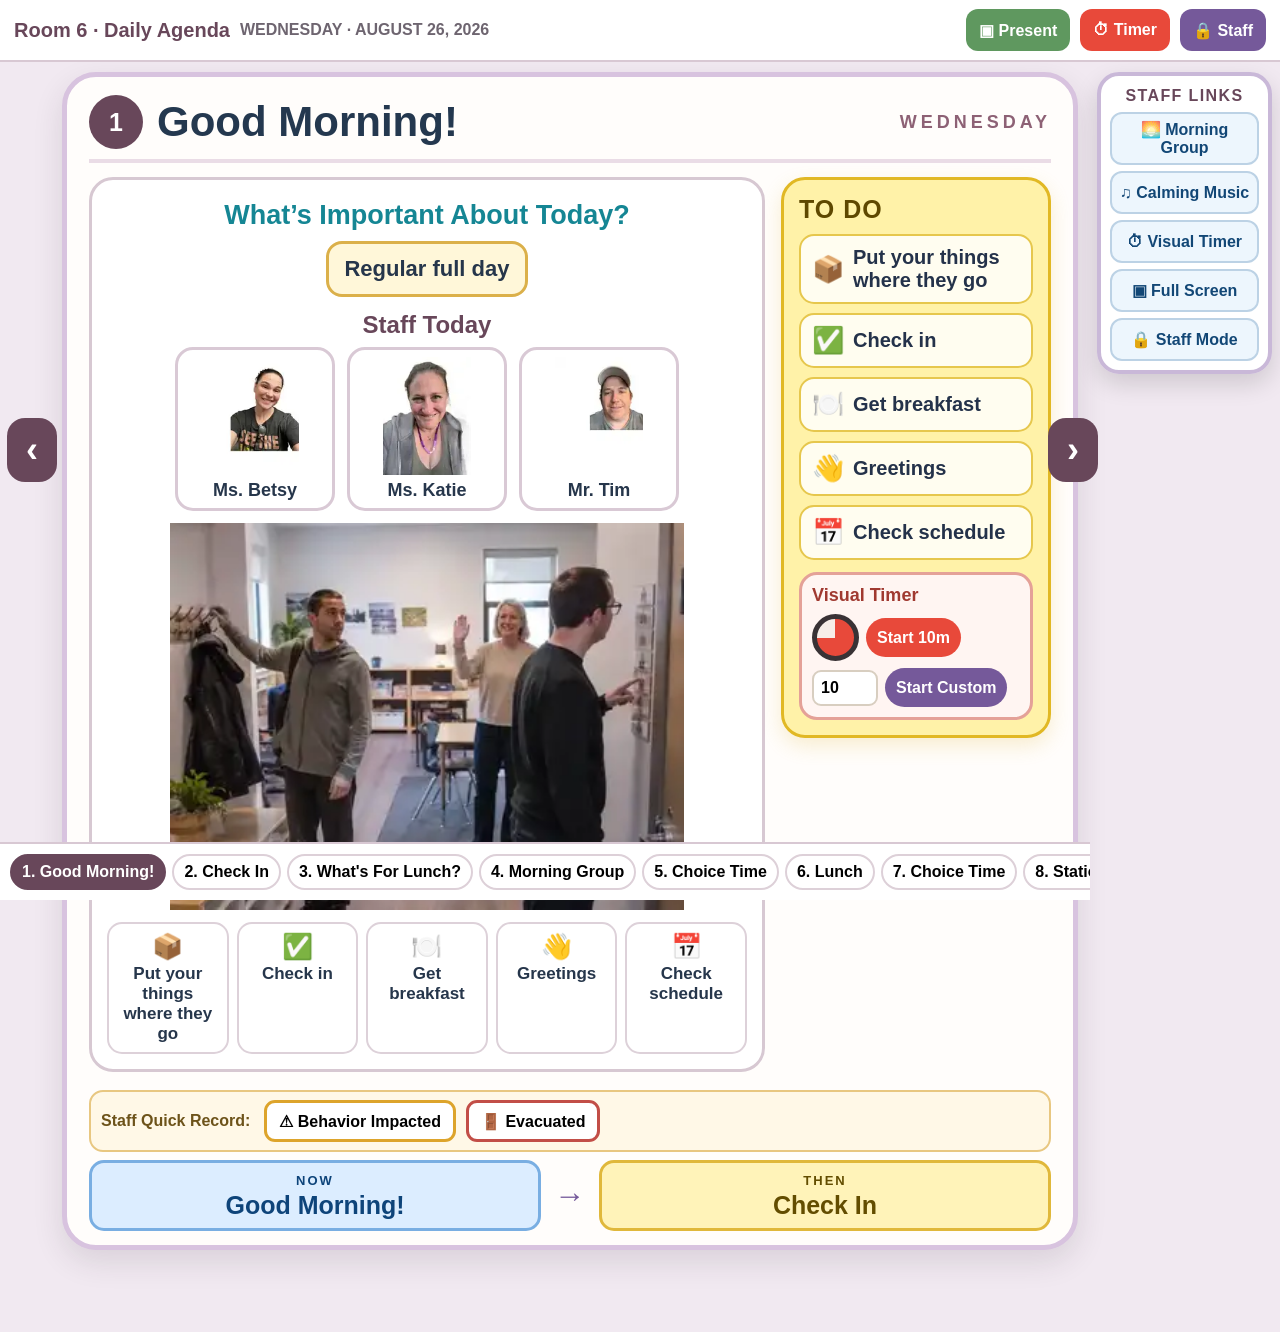
==== index.html @ e01484a5 "Fix homepage filename for GitHub Pages" ====
<!doctype html><html lang="en"><head><meta charset="utf-8"><meta name="viewport" content="width=device-width,initial-scale=1"><title>Room 6 Daily Agenda · August 26, 2026</title>
<style>
:root{--ink:#26364b;--muted:#6b6770;--mauve:#8d6175;--mauve2:#dac5d4;--lav:#f3eaf4;--blue:#1468d4;--sky:#dfeef8;--gold:#f2dda0;--green:#dfeeda;--red:#c24e47;--paper:#fffdfb;--shadow:0 12px 30px rgba(53,42,51,.12)}
*{box-sizing:border-box}html,body{margin:0;height:100%;font-family:Arial,Helvetica,sans-serif;color:var(--ink);background:#f1e9f1}button,input,textarea{font:inherit}button{cursor:pointer}
body{overflow-y:auto;overflow-x:hidden}.app{min-height:100vh;height:auto;display:flex;flex-direction:column}.topbar{height:62px;background:#fff;border-bottom:2px solid #d8c8d3;display:flex;align-items:center;gap:10px;padding:8px 14px;z-index:30}.topbar strong{font-size:20px;color:#68475a}.dateTag{font-weight:900;color:#6e6570}.spacer{flex:1}.topbtn{min-height:42px;padding:0 13px;border:0;border-radius:12px;font-weight:900;color:#fff}.presentBtn{background:#5f985f}.staffBtn{background:#75599a}.timerBtn{background:#e8493a}
.stage{flex:1;min-height:calc(100vh - 120px);padding:10px 202px 82px 62px;position:relative}.slide{display:none;height:auto;min-height:calc(100vh - 155px);background:var(--paper);border:5px solid #d8c3df;border-radius:34px;box-shadow:var(--shadow);padding:18px 22px 14px;overflow:visible}.slide.active{display:flex;flex-direction:column}.slideHead{display:flex;align-items:center;gap:14px;border-bottom:4px solid #eadce6;padding-bottom:10px}.slideNum{width:54px;height:54px;border-radius:50%;background:#68475a;color:#fff;display:grid;place-items:center;font-size:25px;font-weight:900;flex:none}.slideHead h1{font-size:42px;margin:0;color:#24384f;line-height:1}.dayStamp{margin-left:auto;font-size:18px;font-weight:900;letter-spacing:4px;color:#8d6175}
.content{display:grid;grid-template-columns:minmax(0,2fr) minmax(270px,.78fr);gap:16px;margin-top:14px;align-items:start}.maincard,.expectBox,.staffCard,.menuCard,.choiceCard{background:#fff;border:3px solid #d7c8d2;border-radius:24px;padding:15px}.maincard{text-align:center}.maincard img{display:block;width:100%;max-height:43vh;object-fit:contain;border-radius:18px;background:#fff}.maincard h2{font-size:30px;margin:0 0 10px;color:#0f487d}.expectBox{background:#fff2a8;border-color:#e1b824;box-shadow:0 8px 20px rgba(218,174,38,.20)}.expectBox h2{margin:0 0 10px;font-size:25px;text-transform:uppercase;letter-spacing:1px;color:#5e4800}.expectList{display:grid;gap:9px}.expectItem{background:#fffdf0;border:2px solid #e6c74d;border-radius:15px;padding:10px 11px;font-size:20px;font-weight:900;display:flex;align-items:center;gap:9px;color:#24324a}.expectItem span:first-child{font-size:26px}.timerMini{margin-top:12px;background:#fff5f2;border:3px solid #e4a198;border-radius:18px;padding:10px}.timerMiniTitle{font-weight:900;color:#a03930;font-size:18px}.timerMiniRow{display:flex;gap:7px;align-items:center;flex-wrap:wrap;margin-top:8px}.timerDisk{width:47px;height:47px;border-radius:50%;border:5px solid #393235;background:conic-gradient(#e8493a 0 270deg,#f7eee8 270deg);flex:none}.timerMini button{border:0;border-radius:999px;background:#e8493a;color:#fff;font-weight:900;min-height:39px;padding:0 11px}.timerMini button.custom{background:#75599a}.timerMini input{width:66px;padding:7px;border:2px solid #d8cec0;border-radius:9px;font-weight:900}
.staffPhotos{display:flex;gap:12px;justify-content:center;flex-wrap:wrap}.staffPerson{width:160px;background:#fff;border:3px solid #d9c9d5;border-radius:18px;padding:7px;text-align:center}.staffPerson img{width:100%;height:118px;object-fit:contain;border-radius:13px;background:#fff}.staffPerson strong{display:block;font-size:18px;margin-top:5px}.staffPerson.absent{opacity:.55;border-color:var(--red);position:relative}.staffPerson.absent:after{content:'ABSENT';position:absolute;top:8px;left:8px;right:8px;background:var(--red);color:#fff;border-radius:8px;padding:4px;font-weight:900}
.importantTitle{font-size:27px;color:#158694;font-weight:900;margin:5px 0 10px}.importantGrid{display:flex;gap:9px;flex-wrap:wrap;justify-content:center}.importantChip{border:3px solid #dbb04a;background:#fff7d9;border-radius:16px;padding:12px 15px;font-size:22px;font-weight:900}.arrivalSteps{display:grid;grid-template-columns:repeat(5,1fr);gap:8px;margin-top:12px}.step{border:2px solid #ddd1d9;border-radius:15px;padding:8px;font-size:17px;font-weight:900;background:#fff}.step b{display:block;font-size:25px;margin-bottom:3px}
.peopleTitle{font-size:24px;font-weight:900;color:#68475a;margin:2px 0 8px}.peopleGrid{display:grid;grid-template-columns:repeat(5,1fr);gap:9px}.personCheck{border:3px solid #d8c7df;border-radius:17px;background:#fff;padding:7px;text-align:center;position:relative}.personCheck img{width:100%;height:100px;object-fit:contain;background:#fff;border-radius:12px}.personCheck strong{display:block;font-size:18px;margin-top:3px}.personCheck label{display:flex;justify-content:center;align-items:center;gap:6px;margin-top:4px;font-weight:900}.personCheck input{width:23px;height:23px}.staffCheckGrid{display:grid;grid-template-columns:repeat(3,minmax(150px,210px));justify-content:center;gap:10px}.staffCheckGrid .personCheck img{height:112px}
.menuLayout{display:grid;grid-template-columns:1.15fr .85fr;gap:14px}.menuCard{display:flex;flex-direction:column;justify-content:center}.menuItem{font-size:27px;font-weight:900;text-align:center;color:#143e6a;margin:8px 0}.choiceGrid{display:grid;grid-template-columns:repeat(4,1fr);gap:12px;margin-top:10px}.choiceCard{font-size:22px;font-weight:900;display:flex;flex-direction:column;align-items:center;justify-content:center;gap:8px;min-height:190px;border-width:3px}.choiceCard input{width:28px;height:28px;align-self:flex-start}.choiceIcon{font-size:68px;line-height:1}.choiceLabel{font-size:24px;text-align:center;color:#20334e}.choiceMainFill{display:flex;flex-direction:column;min-height:100%}.choiceMainFill .timeBanner{margin-top:18px}.choiceMainFill .timeChip{width:100%;justify-content:center;font-size:30px;padding:18px 22px}.videoEmbedGrid{display:grid;grid-template-columns:repeat(3,1fr);gap:10px;margin-top:10px}.videoSlot{background:#fff;border:3px solid #c9b6d9;border-radius:18px;overflow:hidden;min-height:180px;display:flex;align-items:center;justify-content:center}.videoSlot iframe{width:100%;aspect-ratio:16/9;border:0;display:block}.videoOpen{display:block;background:#68475a;color:#fff;text-decoration:none;padding:7px 10px;font-weight:900;text-align:center}.videoPlaceholder{padding:20px;text-align:center;font-weight:900;color:#76599a}.enrichVisual{max-height:32vh!important;object-fit:contain!important;background:#f7fbff!important}.enrichTitle{font-size:20px;font-weight:900;color:#68475a;margin:8px 0 4px;text-align:left}.staffPanel .linkHelp{font-size:12px;color:#6d6570;font-weight:700;margin:3px 0 8px}.blueAlert{background:#1269d7;color:white;border:4px solid #084fa9;border-radius:18px;padding:15px;text-align:center;font-size:28px;font-weight:900;margin:10px 0;box-shadow:0 8px 18px rgba(18,105,215,.25)}.noteGold{background:#fff2c7;border:3px solid #e0b94e;border-radius:16px;padding:10px 13px;text-align:center;font-size:20px;font-weight:900;margin-top:10px}.morningWrap{display:flex;flex-direction:column;gap:14px;height:100%}.morningWrap img{max-height:38vh!important;object-fit:contain!important}.morningAssignBox{border:3px solid #6ea9db;background:#eef7ff;border-radius:22px;padding:12px 14px}.morningAssignTitle{font-size:24px;font-weight:900;color:#0f487d;margin-bottom:10px}.morningAssignGrid{display:grid;grid-template-columns:1fr 1fr;gap:14px}.assignCol{background:#fff;border:2px solid #bad1ee;border-radius:18px;padding:10px}.assignCol h3{margin:0 0 8px;font-size:22px;color:#24527d}.assignPeople{display:flex;gap:10px;justify-content:center;flex-wrap:wrap}.assignPerson{width:100px;border:2px solid #d8e6f5;border-radius:14px;padding:6px;background:#fff}.assignPerson img{width:100%;height:72px;object-fit:contain;border-radius:10px;background:#fff}.assignPerson strong{display:block;font-size:16px;color:#24384f;margin-top:4px}.breakBox{margin-top:12px;background:#d9eeff;border:3px solid #65a7d7;border-radius:18px;padding:14px;text-align:center;font-size:28px;font-weight:900;color:#164c7e}
.bottomWrap{margin-top:auto;padding-top:10px}.participation{background:#fff;border:3px solid #d6c3e3;border-radius:17px;padding:8px 10px}.participationTitle{font-size:13px;text-transform:uppercase;letter-spacing:1.5px;color:#75599a;font-weight:900;margin-bottom:6px}.participationNames{display:flex;flex-wrap:wrap;gap:6px}.participationNames label{display:inline-flex;align-items:center;gap:4px;border:2px solid #dfd3e7;background:#fbf8fd;border-radius:10px;padding:6px 8px;font-weight:900;font-size:14px}.participationNames input{width:18px;height:18px}.quickImpact{display:flex;gap:10px;flex-wrap:wrap;align-items:center;margin-top:8px;padding:8px 10px;background:#fff8e7;border:2px solid #e8c781;border-radius:14px}.quickImpactTitle{font-weight:900;color:#6d531a;margin-right:4px}.quickImpact button{min-height:42px;border-radius:11px;background:#fff;border:3px solid;font-weight:900;padding:0 12px}.quickImpact .behaviorQuick{border-color:#dda42b}.quickImpact .evacQuick{border-color:#c24e47}.quickImpact button.active.behaviorQuick{background:#fff0bd}.quickImpact button.active.evacQuick{background:#ffe0dc}.flow{display:grid;grid-template-columns:1fr 42px 1fr;gap:8px;align-items:center;margin-top:8px}.flowBox{border-radius:15px;padding:8px 12px;text-align:center;border:3px solid}.flowBox small{font-size:13px;font-weight:900;letter-spacing:2px}.flowBox strong{display:block;font-size:25px;margin-top:2px}.flowNow{background:#dcedff;border-color:#79aee2;color:#0e447a}.flowThen{background:#fff3b9;border-color:#e0b83b;color:#634d00}.flowArrow{text-align:center;font-size:31px;font-weight:900;color:#75599a}
.navArrow{position:fixed;top:50%;transform:translateY(-50%);width:50px;height:64px;border:0;border-radius:18px;background:#68475a;color:#fff;font-size:36px;font-weight:900;z-index:25}.prev{left:7px}.next{right:182px}.film{height:58px;position:fixed;left:0;right:190px;bottom:0;background:#fff;border-top:2px solid #d8c8d3;display:flex;gap:6px;align-items:center;padding:6px 10px;overflow:auto;z-index:24}.film button{white-space:nowrap;border:2px solid #ddd0d8;background:#fff;border-radius:999px;padding:7px 10px;font-weight:900}.film button.active{background:#68475a;color:#fff;border-color:#68475a}
.staffDock{position:fixed;right:8px;top:72px;width:175px;background:rgba(255,255,255,.98);border:4px solid #c9b8d8;border-radius:22px;padding:9px;z-index:32;box-shadow:0 10px 24px rgba(0,0,0,.14)}.dockTitle{text-align:center;font-weight:900;color:#68475a;text-transform:uppercase;letter-spacing:1.4px;margin:2px 0 7px}.dockLink,.dockBtn{display:flex;width:100%;min-height:43px;align-items:center;justify-content:center;text-align:center;border:2px solid #bcd2e5;background:#edf6fd;color:#124776;border-radius:12px;text-decoration:none;font-weight:900;margin-top:6px;padding:6px}.dockBtn{cursor:pointer}.dockStaff{display:none;border-top:2px solid #eadfe7;margin-top:8px;padding-top:6px}.staffOn .dockStaff{display:block}.impactBtn{width:100%;min-height:40px;border-radius:10px;background:#fff;border:3px solid;font-weight:900;margin-top:5px}.impactBtn.behavior{border-color:#dda42b}.impactBtn.evacuated{border-color:#c24e47}.impactBtn.active.behavior{background:#fff0bd}.impactBtn.active.evacuated{background:#ffe0dc}
.staffPanel{position:fixed;right:190px;top:70px;bottom:62px;width:360px;background:#fff;border:3px solid #c8b7d6;border-radius:20px;padding:13px;z-index:40;overflow:auto;display:none;box-shadow:0 12px 35px rgba(0,0,0,.2)}.staffPanel.open{display:block}.staffPanel h2{margin:0;color:#68475a}.staffPanel h3{margin:17px 0 7px;border-top:2px solid #eee2ea;padding-top:12px}.staffPanel label{display:block;font-weight:900;margin:7px 0 4px}.staffPanel input[type=text],.staffPanel input[type=url],.staffPanel textarea{width:100%;padding:9px;border:2px solid #ddd0d8;border-radius:10px}.staffPanel textarea{min-height:70px;resize:vertical}.toggle{display:flex!important;align-items:center;gap:7px;border:1px solid #eee2ea;padding:7px;border-radius:9px}.toggle input{width:20px;height:20px}.closeStaff{width:100%;min-height:42px;border:0;border-radius:10px;background:#68475a;color:#fff;font-weight:900;margin-top:10px}
.timerOverlay{position:fixed;inset:0;background:rgba(28,28,31,.97);display:none;z-index:80;color:#fff;align-items:center;justify-content:center;text-align:center}.timerOverlay.open{display:flex}.timerPanel{width:min(620px,95vw)}.timerBig{width:min(48vw,350px);height:min(48vw,350px);border-radius:50%;margin:0 auto 12px;border:18px solid #e6e1dc;background:conic-gradient(#e8493a var(--timerDeg,360deg),#f7eee8 0);position:relative}.timerBig:after{content:'';width:30px;height:30px;background:#2f2d2e;border-radius:50%;position:absolute;inset:0;margin:auto}.timerDigital{font-size:70px;font-weight:900}.timerControls{display:flex;gap:8px;justify-content:center;flex-wrap:wrap}.timerControls button{min-height:44px;border:0;border-radius:999px;padding:0 15px;font-weight:900}.timerStart{background:#5f985f;color:#fff}.timerClose{background:#fff;color:#333}.timerPreset{background:#e8493a;color:#fff}.timerCustom{margin-top:10px;display:flex;justify-content:center;gap:7px;align-items:center}.timerCustom input{width:80px;padding:8px;border-radius:9px;border:0;font-size:19px;font-weight:900}.timerCustom button{background:#75599a;color:#fff}
.noSchoolScreen{display:none;height:100%;background:#fff;border:5px solid #d8c3df;border-radius:34px;align-items:center;justify-content:center;text-align:center;padding:30px}.noSchoolScreen.show{display:flex}.noSchoolScreen h1{font-size:68px;color:#c24e47;margin:0}.noSchoolScreen p{font-size:30px;font-weight:900}
.presentMode{overflow:hidden}.presentMode .app{height:100vh;min-height:100vh;overflow:hidden}.presentMode .topbar,.presentMode .film{display:none}.presentMode .stage{height:100vh;min-height:0;flex:none;padding:8px 190px 8px 55px;overflow:hidden}.presentMode .slide{border-radius:24px;min-height:0;height:auto;overflow:visible;transform-origin:top center;will-change:transform}.presentMode .staffDock{top:8px}.presentMode .staffPanel{top:8px;bottom:8px}.presentMode .next{right:182px}.presentMode .slideHead h1{font-size:46px}
@media(max-width:1000px){.content{grid-template-columns:1fr}.maincard img{max-height:34vh}.staffDock{width:155px}.stage{padding-right:178px}.next{right:160px}.film{right:163px}.peopleGrid{grid-template-columns:repeat(3,1fr)}.arrivalSteps{grid-template-columns:repeat(3,1fr)}.staffPanel{right:165px}.menuLayout{grid-template-columns:1fr}}
.dockStaffOnly{display:none}.staffOn .dockStaffOnly{display:block}
@media(max-height:800px) and (min-width:1001px){body:not(.presentMode) .slideHead h1{font-size:36px}body:not(.presentMode) .maincard img{max-height:36vh}body:not(.presentMode) .content{margin-top:10px}body:not(.presentMode) .slide{padding-top:14px}}

/* Handwritten review fixes */
.staffPerson,.staffCheckGrid .personCheck{cursor:pointer}.staffPerson:focus,.staffCheckGrid .personCheck:focus{outline:4px solid #2e8bd0;outline-offset:3px}
.timeBanner{display:flex;gap:12px;flex-wrap:wrap;justify-content:center;margin:10px 0}.timeChip{background:#e4f3ff;border:3px solid #5d9fd2;border-radius:16px;padding:10px 16px;font-size:22px;font-weight:900;color:#123f6d}.timeChip.lunchTime{background:#fff1b9;border-color:#d6ad30;color:#694f00}
.groupPeople{margin-top:12px;background:#f8f4fa;border:3px solid #d2bddb;border-radius:18px;padding:10px}.groupPeopleTitle{text-align:center;font-size:21px;font-weight:900;color:#68475a;margin-bottom:8px}.groupPeopleGrid{display:flex;gap:12px;justify-content:center;flex-wrap:wrap}.groupPerson{width:145px;background:#fff;border:2px solid #d8c8df;border-radius:15px;padding:7px;text-align:center}.groupPerson img{width:100%;height:100px;object-fit:contain}.groupPerson strong{display:block;font-size:17px;margin-top:4px}.breakBox{margin-top:10px;background:#dff0ff;border:3px solid #5a9ed1;border-radius:14px;padding:9px;text-align:center;font-size:21px;font-weight:900;color:#0f4678}
.choiceGrid .choiceCard{cursor:default}.choiceGrid .choiceCard input{display:none}.choiceHeader{font-size:26px;font-weight:900;color:#68475a;margin:4px 0 10px;text-align:center}.choiceCard{background:#fff}.choiceCard .choiceIcon{font-size:64px}.choiceCard .choiceLabel{font-size:24px}
.endChecklist{display:grid;gap:11px;text-align:left}.endItem{display:flex;align-items:center;gap:14px;background:#fff;border:3px solid #c9d9e8;border-radius:16px;padding:12px 16px;font-size:25px;font-weight:900;color:#20374e}.endIcon{font-size:36px;min-width:44px;text-align:center}.endLewis{background:#e9f7ff;border-color:#5b9fd2}.endVisualTitle{font-size:28px;font-weight:900;color:#68475a;margin-bottom:10px;text-align:center}
.noExpectContent{grid-template-columns:1fr!important}.noExpectContent .maincard{max-width:950px;width:100%;margin:0 auto}.noExpectContent .maincard img{max-height:28vh}
@media(max-width:1000px){.groupPerson{width:120px}.groupPerson img{height:84px}.endItem{font-size:21px}}
</style></head><body><div class="app">
<div class="topbar"><strong>Room 6 · Daily Agenda</strong><span class="dateTag">WEDNESDAY · AUGUST 26, 2026</span><span class="spacer"></span><button class="topbtn presentBtn" id="presentBtn">▣ Present</button><button class="topbtn timerBtn" id="timerBtn">⏱ Timer</button><button class="topbtn staffBtn" id="staffBtn">🔒 Staff</button></div>
<div class="stage" id="stage"><div class="noSchoolScreen" id="noSchoolScreen"><div><h1>No School Today</h1><p id="noSchoolText">School Closed</p></div></div><div id="slides"></div></div>
<button class="navArrow prev" id="prev">‹</button><button class="navArrow next" id="next">›</button><nav class="film" id="film"></nav>
<aside class="staffDock"><div class="dockTitle">Staff Links</div><a class="dockLink" id="morningLink" href="https://app.peardeck.com/student/tnavqgogg" target="_blank" rel="noopener">🌅 Morning Group</a><button class="dockBtn dockStaffOnly" id="quickMorningEdit">✎ Set Today's MG Link</button><a class="dockLink" id="musicLink" href="#" target="_blank">♫ Calming Music</a><button class="dockBtn" id="dockTimer">⏱ Visual Timer</button><button class="dockBtn" id="dockPresent">▣ Full Screen</button><button class="dockBtn" id="dockStaff" title="Open Staff Mode">🔒 Staff Mode</button><div class="dockStaff"><button class="impactBtn behavior" data-impact="behavior">⚠ Behavior Impacted</button><button class="impactBtn evacuated" data-impact="evacuated">🚪 Evacuated</button></div></aside>
<aside class="staffPanel" id="staffPanel"><h2>Staff Mode</h2><div style="font-size:13px;color:#6c6470;font-weight:800">Changes save on this computer.</div><h3>Today</h3><label>What's important today?</label><textarea id="importantInput"></textarea><label class="toggle"><input type="checkbox" id="noSchool"> No School Today</label><label>No school reason</label><input type="text" id="noSchoolReason" placeholder="Snow day / building closed"><h3>Staff Absent</h3><label class="toggle"><input type="checkbox" data-staff-abs="Ms. Betsy"> Ms. Betsy</label><label class="toggle"><input type="checkbox" data-staff-abs="Ms. Katie"> Ms. Katie</label><label class="toggle"><input type="checkbox" data-staff-abs="Mr. Tim"> Mr. Tim</label><h3>Selected Activity</h3><div id="selectedTitle" style="font-size:19px;font-weight:900;color:#0f487d"></div><label>Participation notes</label><textarea id="participationNote" placeholder="Optional note about participation"></textarea><label class="toggle"><input type="checkbox" id="behaviorCheck"> Behavior impacted task/work/lesson</label><label class="toggle"><input type="checkbox" id="evacCheck"> Evacuation / room cleared</label><label>Activity impact note</label><textarea id="impactNote" placeholder="Optional note"></textarea><h3>Support Links</h3><label>Morning Group link</label><input type="url" id="morningUrl"><label>Calming Music YouTube link</label><input type="url" id="musicUrl"><h3>Enrichments Videos</h3><div class="linkHelp">Paste up to 3 YouTube video links. They will embed directly on the Enrichments slide when YouTube allows embedding.</div><label>YouTube video 1</label><input type="url" id="enrichUrl1" placeholder="https://www.youtube.com/watch?v=..."><label>YouTube video 2</label><input type="url" id="enrichUrl2" placeholder="Optional"><label>YouTube video 3</label><input type="url" id="enrichUrl3" placeholder="Optional"><button class="closeStaff" id="closeStaff">Close Staff Mode</button></aside>
<div class="timerOverlay" id="timerOverlay"><div class="timerPanel"><div class="timerBig" id="timerBig"></div><div class="timerDigital" id="timerDigital">10:00</div><div class="timerControls" id="presetButtons"></div><div class="timerCustom"><label>Custom minutes <input type="number" id="customMinutes" min="1" max="180" value="10"></label><button id="customStart">Start Custom</button></div><div class="timerControls" style="margin-top:12px"><button class="timerStart" id="timerStart">Start</button><button class="timerClose" id="timerReset">Reset</button><button class="timerClose" id="timerClose">Close</button></div></div></div>
</div>
<script>
(()=>{'use strict';
const IMAGES={"chairWorkout":"[data-uri]","arrival":"[data-uri]","choice":"[data-uri]","enrich":"[data-uri]","home":"[data-uri]","lunch":"[data-uri]","morning":"[data-uri]","stations":"[data-uri]","Sophia":"[data-uri]","Sincere":"[data-uri]","Hussain":"[data-uri]","Carter":"[data-uri]","Roman":"[data-uri]","Victoria":"[data-uri]","Brendon":"[data-uri]","Lewis":"[data-uri]","Lovell":"[data-uri]","Ms. Betsy":"[data-uri]","Ms. Katie":"[data-uri]","Mr. Tim":"[data-uri]"};
const students=['Sophia','Sincere','Hussain','Carter','Roman','Victoria','Brendon','Lewis','Lovell'];
const staff=['Ms. Betsy','Ms. Katie','Mr. Tim'];
const AGENDA_DATE='2026-08-26';const CBI_START_DATE='2026-09-23';const defaults={important:['Regular full day'],noSchool:false,noSchoolReason:'',staffAbsent:[],morningUrl:'https://app.peardeck.com/student/tnavqgogg',morningLinks:{'2026-08-26':'https://app.peardeck.com/student/tnavqgogg'},musicUrl:'https://www.youtube.com/watch?v=HFlxEM6zZsc',enrichYoutube:['','',''],current:0,checkin:{},participation:{},participationNotes:{},impact:{},choices:{}};
let state;try{state=Object.assign({},defaults,JSON.parse(localStorage.getItem('room6-aug26-review')||'{}'))}catch(e){state={...defaults}};state.checkin=state.checkin||{};state.participation=state.participation||{};state.participationNotes=state.participationNotes||{};state.impact=state.impact||{};state.choices=state.choices||{};state.staffAbsent=state.staffAbsent||[];state.morningLinks=state.morningLinks||{};state.morningLinks[AGENDA_DATE]='https://app.peardeck.com/student/tnavqgogg';state.morningUrl='https://app.peardeck.com/student/tnavqgogg';state.enrichYoutube=Array.isArray(state.enrichYoutube)?state.enrichYoutube:['','',''];while(state.enrichYoutube.length<3)state.enrichYoutube.push('');
const E={arrival:[['📦','Put your things where they go'],['✅','Check in'],['🍽️','Get breakfast'],['👋','Greetings'],['📅','Check schedule']],checkin:[['👀','Look'],['🖼️','Find your picture'],['☑️','Check the box'],['💬','Use AAC if needed']],group:[['📅','Check Schedule'],['🪑','Sitting'],['🔇','Voice Off'],['✅','Ready to Work']],choice:[['👉','Choose an activity'],['💻','Computer'],['🎨','Draw'],['🚶','Walk'],['💡','What is your idea?']],lunch:[['🍽️','Get lunch'],['🪑','Sit'],['🥪','Eat'],['🧹','Clean up'],['📅','Check schedule'],['🎯','Choose a leisure activity']],station:[['📅','Check Schedule'],['🪑','Sitting'],['🔇','Voice Off'],['✅','Ready to Work']]};
const REVIEW_EXERCISE='[data-uri]';
const slides=[
{id:'good',title:'Good Morning!',kind:'good',img:IMAGES.arrival,expect:E.arrival,timer:10,noParticipation:true},
{id:'checkin',title:'Check In',kind:'checkin',expect:E.checkin,timer:10,noParticipation:true},
{id:'menu',title:"What's For Lunch?",kind:'menu',img:IMAGES.lunch,expect:E.lunch,timer:5,menu:['Chicken Basket','Chicken Tenders','Biscuit','Green Beans']},
{id:'morning',title:'Morning Group',kind:'activity',img:IMAGES.morning,expect:E.group,timer:20},
{id:'choice1',title:'Choice Time',kind:'choice',expect:E.choice,timer:45,timeNote:'No CBI today',lunchNote:'Lunch 11:45–12:15'},
{id:'lunch',title:'Lunch',kind:'activity',img:IMAGES.lunch,expect:E.lunch,timer:30,timeNote:'Lunch 11:45–12:15'},
{id:'choiceAfterLunch',title:'Choice Time',kind:'choice',expect:E.choice,timer:30,nextOverride:'Stations Group 1'},
{id:'station1',title:'Stations Group 1',kind:'station',img:IMAGES.stations,expect:E.station,timer:15,group:['Hussain','Lewis','Carter'],breakText:'Group 2: On Break'},
{id:'station2',title:'Stations Group 2',kind:'station',img:IMAGES.stations,expect:E.station,timer:15,group:['Roman','Victoria','Brendon'],breakText:'Group 1: On Break'},
{id:'choice2',title:'Choice Time',kind:'choice',expect:E.choice,timer:15,nextOverride:'Enrichments · 2:00 PM',timeNote:'Next: Enrichments at 2:00 PM'},
{id:'enrich',title:'Enrichments',kind:'enrich',img:REVIEW_EXERCISE,expect:E.group,timer:45,timeNote:'2:00–2:45 PM'},
{id:'home',title:'Time to Go Home',kind:'endday',img:IMAGES.home,timer:10,noExpect:true}
]
function save(){localStorage.setItem('room6-aug26-review',JSON.stringify(state))} /* CBI resumes 2026-09-23 */
function toast(msg){const t=document.getElementById('toast');if(!t)return;t.textContent=msg;t.classList.add('show');setTimeout(()=>t.classList.remove('show'),1800)}

function esc(x){return String(x??'').replace(/[&<>"']/g,m=>({'&':'&amp;','<':'&lt;','>':'&gt;','"':'&quot;',"'":'&#39;'}[m]))}
function staffPhotos(){return '<div class="staffPhotos">'+staff.map(n=>'<div class="staffPerson '+(state.staffAbsent.includes(n)?'absent':'')+'" role="button" tabindex="0" data-staff-toggle="'+esc(n)+'" aria-label="Toggle '+esc(n)+' absent"><img src="'+IMAGES[n]+'" alt="'+esc(n)+'"><strong>'+esc(n)+'</strong></div>').join('')+'</div>'}
function expectations(rows,def,id,title='Expectations'){return '<div class="expectBox"><h2>'+esc(title)+'</h2><div class="expectList">'+rows.map(r=>'<div class="expectItem"><span>'+r[0]+'</span><span>'+esc(r[1])+'</span></div>').join('')+'</div>'+timerMini(def,id)+'</div>'}
function timerMini(def,id){return '<div class="timerMini"><div class="timerMiniTitle">Visual Timer</div><div class="timerMiniRow"><div class="timerDisk"></div><button data-timer="'+def+'">Start '+def+'m</button><input type="number" min="1" max="180" value="'+def+'" data-custom-input="'+id+'"><button class="custom" data-custom-start="'+id+'">Start Custom</button></div></div>'}
function participation(s){if(s.noParticipation)return '';const rec=state.participation[s.id]||{};return '<div class="participation"><div class="participationTitle">Participation</div><div class="participationNames">'+students.map(n=>'<label><input type="checkbox" data-part="'+esc(n)+'" '+(rec[n]?'checked':'')+'><span>'+esc(n)+'</span></label>').join('')+'</div></div>'}
function nextTitle(i){const s=slides[i];if(s.nextOverride)return s.nextOverride;return i===slides.length-1?'Travel Time':(slides[i+1].title==='Time to Go Home'?'End of Day':slides[i+1].title)}
function flow(s,i){return '<div class="flow"><div class="flowBox flowNow"><small>NOW</small><strong>'+esc(s.title==='Time to Go Home'?'End of Day':s.title)+'</strong></div><div class="flowArrow">→</div><div class="flowBox flowThen"><small>THEN</small><strong>'+esc(nextTitle(i))+'</strong></div></div>'}
function quickImpact(s){const imp=state.impact[s.id]||{};return '<div class="quickImpact"><span class="quickImpactTitle">Staff Quick Record:</span><button class="behaviorQuick '+(imp.behavior?'active':'')+'" data-quick-impact="behavior">⚠ Behavior Impacted</button><button class="evacQuick '+(imp.evacuated?'active':'')+'" data-quick-impact="evacuated">🚪 Evacuated</button></div>'}
function footer(s,i){return '<div class="bottomWrap">'+participation(s)+quickImpact(s)+flow(s,i)+'</div>'}
function choiceOptions(s){const vals=['Computer','Draw','Walk','What is your idea?'];const icons=['💻','🎨','👟','💡'];return '<div class="choiceHeader">Activity Choices</div><div class="choiceGrid">'+vals.map((v,i)=>'<div class="choiceCard"><span class="choiceIcon">'+icons[i]+'</span><span class="choiceLabel">'+esc(v)+'</span></div>').join('')+'</div>'}
function youtubeEmbed(url){try{const u=new URL((url||'').trim());let id='';if(u.hostname.includes('youtu.be'))id=u.pathname.split('/').filter(Boolean)[0]||'';else if(u.hostname.includes('youtube.com')){if(u.pathname==='/watch')id=u.searchParams.get('v')||'';else if(u.pathname.startsWith('/shorts/'))id=u.pathname.split('/')[2]||'';else if(u.pathname.startsWith('/embed/'))id=u.pathname.split('/')[2]||'';}return id?'https://www.youtube.com/embed/'+encodeURIComponent(id)+'?rel=0':'';}catch(e){return ''}}
function enrichmentVideos(){const links=(state.enrichYoutube||[]).slice(0,3);return '<div class="enrichTitle">Workout Videos</div><div class="videoEmbedGrid">'+links.map((u,i)=>{const em=youtubeEmbed(u);return em?'<div class="videoSlot" style="display:block"><iframe src="'+em+'" title="Enrichment video '+(i+1)+'" allow="accelerometer; autoplay; clipboard-write; encrypted-media; gyroscope; picture-in-picture; web-share" allowfullscreen></iframe><a class="videoOpen" href="'+esc(u)+'" target="_blank">Open in YouTube</a></div>':'<div class="videoSlot"><div class="videoPlaceholder">Video '+(i+1)+'<br><small>Add a YouTube link in Staff Mode</small></div></div>'}).join('')+'</div>'}
function peopleGrid(){return '<div class="peopleTitle">Students</div><div class="peopleGrid">'+students.map(n=>'<div class="personCheck"><img src="'+IMAGES[n]+'" alt="'+esc(n)+'"><strong>'+esc(n)+'</strong><label><input type="checkbox" data-checkin="'+esc(n)+'" '+(state.checkin[n]?'checked':'')+'> Check In</label></div>').join('')+'</div><div class="peopleTitle" style="margin-top:12px">Staff Working With Us Today</div><div class="staffCheckGrid">'+staff.map(n=>'<div class="personCheck '+(state.staffAbsent.includes(n)?'absent':'')+'" role="button" tabindex="0" data-staff-toggle="'+esc(n)+'"><img src="'+IMAGES[n]+'" alt="'+esc(n)+'"><strong>'+esc(n)+'</strong></div>').join('')+'</div>'}
function timeBanners(s){let x='';if(s.timeNote)x+='<div class="timeChip">🕒 '+esc(s.timeNote)+'</div>';if(s.lunchNote)x+='<div class="timeChip lunchTime">🍽️ '+esc(s.lunchNote)+'</div>';return x?'<div class="timeBanner">'+x+'</div>':''}
function groupPeople(s){if(!s.group||!s.group.length)return '';return '<div class="groupPeople"><div class="groupPeopleTitle">Students Working in This Group</div><div class="groupPeopleGrid">'+s.group.map(n=>'<div class="groupPerson"><img src="'+IMAGES[n]+'" alt="'+esc(n)+'"><strong>'+esc(n)+'</strong></div>').join('')+'</div>'+(s.breakText?'<div class="breakBox">'+esc(s.breakText)+'</div>':'')+'</div>'}
function lunchAssignments(){const cafe=['Lewis','Roman','Brendon'];const room=['Carter','Victoria'];const col=(title,names)=>'<div class="assignCol"><h3>'+title+'</h3><div class="assignPeople">'+names.map(n=>'<div class="assignPerson"><img src="'+IMAGES[n]+'" alt="'+esc(n)+'"><strong>'+esc(n)+'</strong></div>').join('')+'</div></div>';return '<div class="morningAssignBox"><div class="morningAssignTitle">Where do I go for lunch</div><div class="morningAssignGrid">'+col('Cafe',cafe)+col('Room 6',room)+'</div></div>'}
function endDayVisual(){const items=[['🍎','Snack'],['🧹','Clean up'],['💻','Plug in computers — Lewis'],['📘','Binders'],['🎒','Pack-up'],['🏠','Home']];return '<div class="maincard"><div class="endVisualTitle">End of Day</div><div class="endChecklist">'+items.map((x,i)=>'<div class="endItem '+(i===2?'endLewis':'')+'"><span class="endIcon">'+x[0]+'</span><span>'+esc(x[1])+'</span></div>').join('')+'</div></div>'}
function slideHtml(s,i){let main='';if(s.kind==='good'){const importantItems=(state.important&&state.important.length?state.important:['Regular full day']);main='<div class="maincard"><div class="importantTitle">What’s Important About Today?</div><div class="importantGrid">'+importantItems.map(x=>'<div class="importantChip">'+esc(x)+'</div>').join('')+'</div><div class="peopleTitle" style="margin-top:14px">Staff Today</div>'+staffPhotos()+'<img style="margin-top:12px" src="'+s.img+'" alt="Arrival visual"><div class="arrivalSteps">'+s.expect.map(r=>'<div class="step"><b>'+r[0]+'</b>'+esc(r[1])+'</div>').join('')+'</div></div>'}else if(s.kind==='checkin'){main='<div class="maincard" style="text-align:left">'+peopleGrid()+'</div>'}else if(s.kind==='menu'){main='<div class="maincard"><div class="menuLayout"><img src="'+s.img+'" alt="Lunch visual"><div class="menuCard">'+s.menu.map(x=>'<div class="menuItem">'+esc(x)+'</div>').join('')+'</div></div></div>'}else if(s.kind==='choice'){main='<div class="maincard choiceMainFill">'+choiceOptions(s)+timeBanners(s)+(s.blue?'<div class="blueAlert">'+esc(s.blue)+'</div>':'')+'</div>'}else if(s.kind==='station'){main='<div class="maincard"><img src="'+s.img+'" alt="'+esc(s.title)+' visual">'+groupPeople(s)+'</div>'}else if(s.kind==='enrich'){main='<div class="maincard">'+timeBanners(s)+'<img class="enrichVisual" src="'+s.img+'" alt="Adult doing exercise near a chair">'+enrichmentVideos()+'</div>'}else if(s.kind==='endday'){main=endDayVisual()}else if(s.id==='morning'){main='<div class="maincard morningWrap">'+timeBanners(s)+'<img src="'+s.img+'" alt="'+esc(s.title)+' visual">'+(s.note?'<div class="noteGold">'+esc(s.note)+'</div>':'')+'</div>'}else if(s.id==='lunch'){main='<div class="maincard">'+timeBanners(s)+'<img src="'+s.img+'" alt="'+esc(s.title)+' visual">'+lunchAssignments()+(s.note?'<div class="noteGold">'+esc(s.note)+'</div>':'')+'</div>'}else{main='<div class="maincard">'+timeBanners(s)+'<img src="'+s.img+'" alt="'+esc(s.title)+' visual">'+(s.note?'<div class="noteGold">'+esc(s.note)+'</div>':'')+'</div>'}const content='<div class="content '+(s.noExpect?'noExpectContent':'')+'">'+main+(s.noExpect?'':expectations(s.expect,s.timer,s.id,s.id==='good'?'To Do':'Expectations'))+'</div>';return '<section class="slide '+(i===state.current?'active':'')+'" data-id="'+s.id+'"><div class="slideHead"><div class="slideNum">'+(i+1)+'</div><h1>'+esc(s.title)+'</h1><div class="dayStamp">WEDNESDAY</div></div>'+content+footer(s,i)+'</section>'}
function render(){document.getElementById('slides').innerHTML=slides.map(slideHtml).join('');document.getElementById('film').innerHTML=slides.map((s,i)=>'<button data-go="'+i+'" class="'+(i===state.current?'active':'')+'">'+(i+1)+'. '+esc(s.title)+'</button>').join('');const ns=document.getElementById('noSchoolScreen');ns.classList.toggle('show',!!state.noSchool);document.getElementById('slides').style.display=state.noSchool?'none':'block';document.getElementById('noSchoolText').textContent=state.noSchoolReason||'School Closed';document.getElementById('morningLink').href=(state.morningLinks[AGENDA_DATE]||state.morningUrl||'#');document.getElementById('musicLink').href=state.musicUrl;document.body.classList.toggle('staffOn',staffMode);updateStaffPanel();updateDock();save();setTimeout(fitPresentSlide,0)}
function clearSlideFit(){document.querySelectorAll('.slide').forEach(s=>{s.style.transform='';s.dataset.fitScale=''})}
function fitPresentSlide(){
  clearSlideFit();
  if(!document.body.classList.contains('presentMode'))return;
  const stage=document.getElementById('stage');
  const slide=document.querySelector('.slide.active');
  if(!stage||!slide)return;
  requestAnimationFrame(()=>{
    const cs=getComputedStyle(stage);
    const availW=stage.clientWidth-parseFloat(cs.paddingLeft)-parseFloat(cs.paddingRight);
    const availH=stage.clientHeight-parseFloat(cs.paddingTop)-parseFloat(cs.paddingBottom);
    const naturalW=Math.max(slide.scrollWidth,slide.getBoundingClientRect().width);
    const naturalH=slide.scrollHeight;
    const scale=Math.min(1,availW/naturalW,availH/naturalH);
    slide.style.transform=`scale(${Math.max(.55,scale)})`;
    slide.dataset.fitScale=String(scale);
  });
}
function go(n){state.current=Math.max(0,Math.min(slides.length-1,n));render();setTimeout(fitPresentSlide,0)}
let staffMode=false;function unlockStaff(){staffMode=!staffMode;const panel=document.getElementById('staffPanel');panel.classList.toggle('open',staffMode);document.body.classList.toggle('staffOn',staffMode);if(staffMode)updateStaffPanel();updateDock();}
function updateStaffPanel(){if(!staffMode)return;const s=slides[state.current],imp=state.impact[s.id]||{};document.getElementById('selectedTitle').textContent=s.title;document.getElementById('importantInput').value=state.important.join('\n');document.getElementById('noSchool').checked=!!state.noSchool;document.getElementById('noSchoolReason').value=state.noSchoolReason||'';document.querySelectorAll('[data-staff-abs]').forEach(x=>x.checked=state.staffAbsent.includes(x.dataset.staffAbs));document.getElementById('participationNote').value=state.participationNotes[s.id]||'';document.getElementById('behaviorCheck').checked=!!imp.behavior;document.getElementById('evacCheck').checked=!!imp.evacuated;document.getElementById('impactNote').value=imp.note||'';document.getElementById('morningUrl').value=(state.morningLinks[AGENDA_DATE]||state.morningUrl||'');document.getElementById('musicUrl').value=state.musicUrl;document.getElementById('enrichUrl1').value=state.enrichYoutube[0]||'';document.getElementById('enrichUrl2').value=state.enrichYoutube[1]||'';document.getElementById('enrichUrl3').value=state.enrichYoutube[2]||''}
function updateDock(){const imp=state.impact[slides[state.current].id]||{};document.querySelectorAll('[data-impact]').forEach(b=>b.classList.toggle('active',!!imp[b.dataset.impact]));document.getElementById('dockStaff').textContent=staffMode?'🔓 Staff Mode':'🔒 Staff Mode'}
function ensureImp(){const id=slides[state.current].id;state.impact[id]=state.impact[id]||{};return state.impact[id]}
// timer
let total=600,remain=600,tick=null,running=false;function timerUpdate(){const m=Math.floor(remain/60),s=remain%60;document.getElementById('timerDigital').textContent=m+':'+String(s).padStart(2,'0');document.getElementById('timerBig').style.setProperty('--timerDeg',(total?remain/total*360:0)+'deg')}function setTimer(min,auto=true){clearInterval(tick);tick=null;total=Math.max(60,min*60);remain=total;running=false;timerUpdate();document.getElementById('timerOverlay').classList.add('open');if(auto)startTimer()}function startTimer(){if(running){running=false;clearInterval(tick);tick=null;document.getElementById('timerStart').textContent='Resume';return}running=true;document.getElementById('timerStart').textContent='Pause';tick=setInterval(()=>{remain=Math.max(0,remain-1);timerUpdate();if(!remain){clearInterval(tick);tick=null;running=false;document.getElementById('timerStart').textContent='Start'}},1000)}
function togglePresent(){
  const entering=!document.body.classList.contains('presentMode');
  document.body.classList.toggle('presentMode',entering);
  if(entering){document.documentElement.requestFullscreen?.();setTimeout(fitPresentSlide,120)}
  else{if(document.fullscreenElement)document.exitFullscreen?.();clearSlideFit()}
}
window.addEventListener('resize',()=>setTimeout(fitPresentSlide,60));
document.addEventListener('fullscreenchange',()=>setTimeout(fitPresentSlide,120));
document.getElementById('prev').onclick=()=>go(state.current-1);document.getElementById('next').onclick=()=>go(state.current+1);document.getElementById('film').onclick=e=>{const b=e.target.closest('[data-go]');if(b)go(+b.dataset.go)};window.addEventListener('keydown',e=>{if(['INPUT','TEXTAREA'].includes(document.activeElement?.tagName))return;if(e.key==='ArrowRight')go(state.current+1);if(e.key==='ArrowLeft')go(state.current-1)});document.getElementById('stage').addEventListener('keydown',e=>{const st=e.target.closest?.('[data-staff-toggle]');if(st&&(e.key==='Enter'||e.key===' ')){e.preventDefault();st.click()}});
document.getElementById('stage').addEventListener('change',e=>{if(e.target.dataset.checkin){state.checkin[e.target.dataset.checkin]=e.target.checked;save();render();return}if(e.target.dataset.part){const id=slides[state.current].id;state.participation[id]=state.participation[id]||{};state.participation[id][e.target.dataset.part]=e.target.checked;save();return}if(e.target.dataset.choice){state.choices[e.target.dataset.choice]=e.target.checked?e.target.dataset.value:'';save();render();return}});document.getElementById('stage').addEventListener('click',e=>{const st=e.target.closest('[data-staff-toggle]');if(st){const n=st.dataset.staffToggle;state.staffAbsent=state.staffAbsent.filter(x=>x!==n);if(!st.classList.contains('absent'))state.staffAbsent.push(n);save();render();toast(state.staffAbsent.includes(n)?n+' marked absent':n+' marked here');return}const q=e.target.closest('[data-quick-impact]');if(q){const imp=ensureImp();imp[q.dataset.quickImpact]=!imp[q.dataset.quickImpact];save();render();toast(q.dataset.quickImpact==='behavior'?'Behavior impact recorded':'Evacuation recorded');return}const p=e.target.closest('[data-timer]');if(p){setTimer(+p.dataset.timer);return}const c=e.target.closest('[data-custom-start]');if(c){const input=document.querySelector('[data-custom-input="'+c.dataset.customStart+'"]');setTimer(Math.max(1,parseInt(input?.value)||10));return}});
['presentBtn','dockPresent'].forEach(id=>document.getElementById(id).onclick=togglePresent);['staffBtn','dockStaff'].forEach(id=>document.getElementById(id).onclick=unlockStaff);['timerBtn','dockTimer'].forEach(id=>document.getElementById(id).onclick=()=>document.getElementById('timerOverlay').classList.add('open'));
document.getElementById('quickMorningEdit').onclick=()=>{if(!staffMode)return;const current=state.morningLinks[AGENDA_DATE]||state.morningUrl||'';const u=prompt("Paste today's Morning Group link:",current);if(u===null)return;const v=u.trim();if(!v)return;state.morningLinks[AGENDA_DATE]=v;render();toast('Morning Group link saved for today');};document.getElementById('closeStaff').onclick=()=>{staffMode=false;document.getElementById('staffPanel').classList.remove('open');document.body.classList.remove('staffOn');updateDock()};document.getElementById('importantInput').onchange=e=>{state.important=e.target.value.split('\n').map(x=>x.trim()).filter(Boolean);render()};document.getElementById('noSchool').onchange=e=>{state.noSchool=e.target.checked;render()};document.getElementById('noSchoolReason').onchange=e=>{state.noSchoolReason=e.target.value;render()};document.querySelectorAll('[data-staff-abs]').forEach(x=>x.onchange=e=>{state.staffAbsent=state.staffAbsent.filter(n=>n!==e.target.dataset.staffAbs);if(e.target.checked)state.staffAbsent.push(e.target.dataset.staffAbs);render()});document.getElementById('participationNote').onchange=e=>{state.participationNotes[slides[state.current].id]=e.target.value;save()};document.getElementById('behaviorCheck').onchange=e=>{ensureImp().behavior=e.target.checked;save();updateDock()};document.getElementById('evacCheck').onchange=e=>{ensureImp().evacuated=e.target.checked;save();updateDock()};document.getElementById('impactNote').onchange=e=>{ensureImp().note=e.target.value;save()};document.getElementById('morningUrl').onchange=e=>{state.morningLinks[AGENDA_DATE]=e.target.value.trim();render()};document.getElementById('musicUrl').onchange=e=>{state.musicUrl=e.target.value;render()};['enrichUrl1','enrichUrl2','enrichUrl3'].forEach((id,i)=>document.getElementById(id).onchange=e=>{state.enrichYoutube[i]=e.target.value.trim();save();render()});document.querySelectorAll('[data-impact]').forEach(b=>b.onclick=()=>{if(!staffMode)return;const imp=ensureImp();imp[b.dataset.impact]=!imp[b.dataset.impact];save();updateDock();updateStaffPanel()});
const presets=document.getElementById('presetButtons');[5,10,15,20,25,30,45,60].forEach(m=>{const b=document.createElement('button');b.className='timerPreset';b.textContent=m+'m';b.onclick=()=>setTimer(m);presets.appendChild(b)});document.getElementById('customStart').onclick=()=>setTimer(Math.max(1,parseInt(document.getElementById('customMinutes').value)||10));document.getElementById('timerStart').onclick=startTimer;document.getElementById('timerReset').onclick=()=>{clearInterval(tick);tick=null;remain=total;running=false;document.getElementById('timerStart').textContent='Start';timerUpdate()};document.getElementById('timerClose').onclick=()=>{document.getElementById('timerOverlay').classList.remove('open');};timerUpdate();render();
})();
</script></body></html>
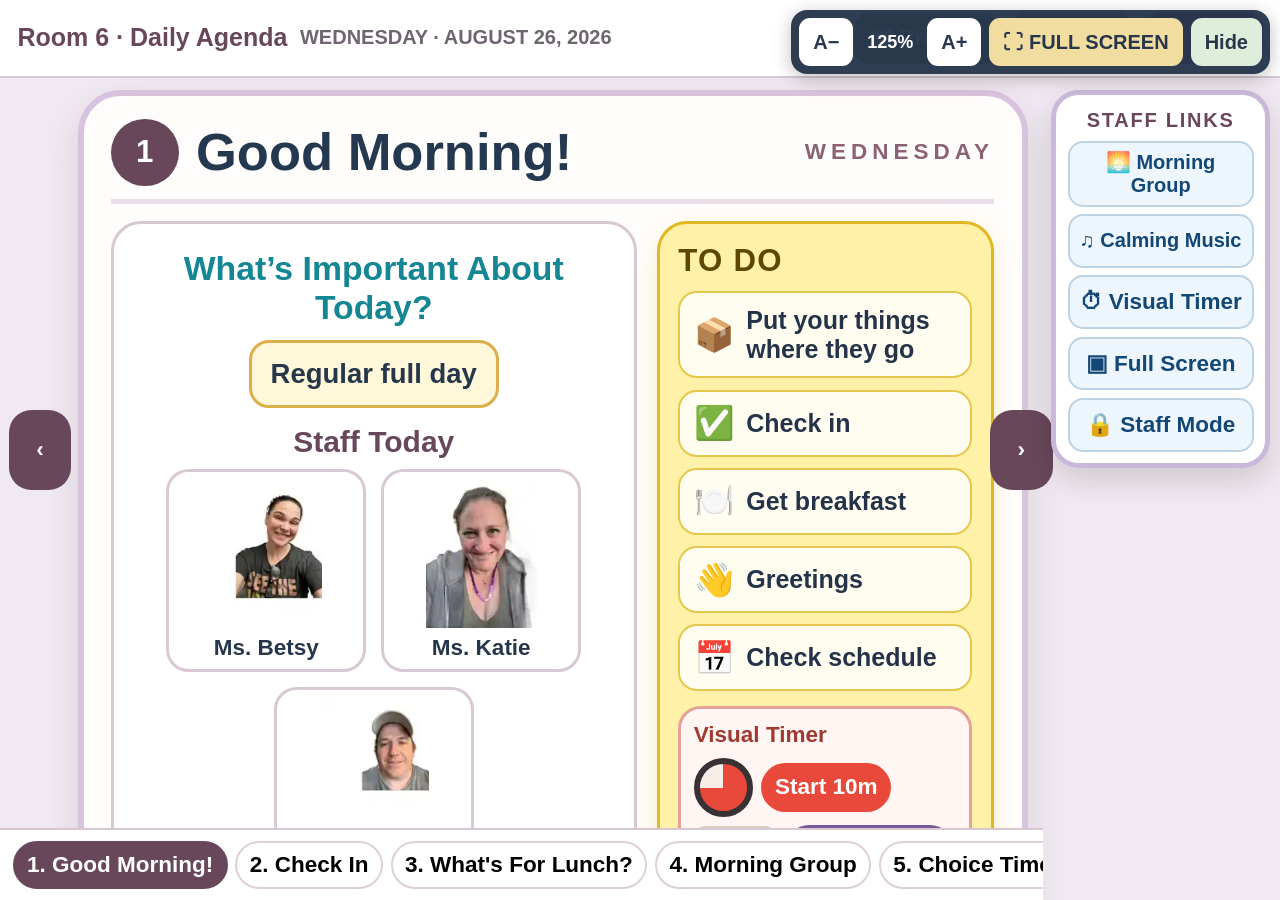
==== commit ebfae944: "Add large display and full screen controls" ====
--- a/index.html
+++ b/index.html
@@ -1,123 +1,75 @@
-<!doctype html><html lang="en"><head><meta charset="utf-8"><meta name="viewport" content="width=device-width,initial-scale=1"><title>Room 6 Daily Agenda · August 26, 2026</title>
+<!doctype html>
+<html lang="en">
+<head>
+<meta charset="utf-8">
+<meta name="viewport" content="width=device-width,initial-scale=1,maximum-scale=1,user-scalable=yes">
+<title>Room 6 Daily Agenda</title>
 <style>
-:root{--ink:#26364b;--muted:#6b6770;--mauve:#8d6175;--mauve2:#dac5d4;--lav:#f3eaf4;--blue:#1468d4;--sky:#dfeef8;--gold:#f2dda0;--green:#dfeeda;--red:#c24e47;--paper:#fffdfb;--shadow:0 12px 30px rgba(53,42,51,.12)}
-*{box-sizing:border-box}html,body{margin:0;height:100%;font-family:Arial,Helvetica,sans-serif;color:var(--ink);background:#f1e9f1}button,input,textarea{font:inherit}button{cursor:pointer}
-body{overflow-y:auto;overflow-x:hidden}.app{min-height:100vh;height:auto;display:flex;flex-direction:column}.topbar{height:62px;background:#fff;border-bottom:2px solid #d8c8d3;display:flex;align-items:center;gap:10px;padding:8px 14px;z-index:30}.topbar strong{font-size:20px;color:#68475a}.dateTag{font-weight:900;color:#6e6570}.spacer{flex:1}.topbtn{min-height:42px;padding:0 13px;border:0;border-radius:12px;font-weight:900;color:#fff}.presentBtn{background:#5f985f}.staffBtn{background:#75599a}.timerBtn{background:#e8493a}
-.stage{flex:1;min-height:calc(100vh - 120px);padding:10px 202px 82px 62px;position:relative}.slide{display:none;height:auto;min-height:calc(100vh - 155px);background:var(--paper);border:5px solid #d8c3df;border-radius:34px;box-shadow:var(--shadow);padding:18px 22px 14px;overflow:visible}.slide.active{display:flex;flex-direction:column}.slideHead{display:flex;align-items:center;gap:14px;border-bottom:4px solid #eadce6;padding-bottom:10px}.slideNum{width:54px;height:54px;border-radius:50%;background:#68475a;color:#fff;display:grid;place-items:center;font-size:25px;font-weight:900;flex:none}.slideHead h1{font-size:42px;margin:0;color:#24384f;line-height:1}.dayStamp{margin-left:auto;font-size:18px;font-weight:900;letter-spacing:4px;color:#8d6175}
-.content{display:grid;grid-template-columns:minmax(0,2fr) minmax(270px,.78fr);gap:16px;margin-top:14px;align-items:start}.maincard,.expectBox,.staffCard,.menuCard,.choiceCard{background:#fff;border:3px solid #d7c8d2;border-radius:24px;padding:15px}.maincard{text-align:center}.maincard img{display:block;width:100%;max-height:43vh;object-fit:contain;border-radius:18px;background:#fff}.maincard h2{font-size:30px;margin:0 0 10px;color:#0f487d}.expectBox{background:#fff2a8;border-color:#e1b824;box-shadow:0 8px 20px rgba(218,174,38,.20)}.expectBox h2{margin:0 0 10px;font-size:25px;text-transform:uppercase;letter-spacing:1px;color:#5e4800}.expectList{display:grid;gap:9px}.expectItem{background:#fffdf0;border:2px solid #e6c74d;border-radius:15px;padding:10px 11px;font-size:20px;font-weight:900;display:flex;align-items:center;gap:9px;color:#24324a}.expectItem span:first-child{font-size:26px}.timerMini{margin-top:12px;background:#fff5f2;border:3px solid #e4a198;border-radius:18px;padding:10px}.timerMiniTitle{font-weight:900;color:#a03930;font-size:18px}.timerMiniRow{display:flex;gap:7px;align-items:center;flex-wrap:wrap;margin-top:8px}.timerDisk{width:47px;height:47px;border-radius:50%;border:5px solid #393235;background:conic-gradient(#e8493a 0 270deg,#f7eee8 270deg);flex:none}.timerMini button{border:0;border-radius:999px;background:#e8493a;color:#fff;font-weight:900;min-height:39px;padding:0 11px}.timerMini button.custom{background:#75599a}.timerMini input{width:66px;padding:7px;border:2px solid #d8cec0;border-radius:9px;font-weight:900}
-.staffPhotos{display:flex;gap:12px;justify-content:center;flex-wrap:wrap}.staffPerson{width:160px;background:#fff;border:3px solid #d9c9d5;border-radius:18px;padding:7px;text-align:center}.staffPerson img{width:100%;height:118px;object-fit:contain;border-radius:13px;background:#fff}.staffPerson strong{display:block;font-size:18px;margin-top:5px}.staffPerson.absent{opacity:.55;border-color:var(--red);position:relative}.staffPerson.absent:after{content:'ABSENT';position:absolute;top:8px;left:8px;right:8px;background:var(--red);color:#fff;border-radius:8px;padding:4px;font-weight:900}
-.importantTitle{font-size:27px;color:#158694;font-weight:900;margin:5px 0 10px}.importantGrid{display:flex;gap:9px;flex-wrap:wrap;justify-content:center}.importantChip{border:3px solid #dbb04a;background:#fff7d9;border-radius:16px;padding:12px 15px;font-size:22px;font-weight:900}.arrivalSteps{display:grid;grid-template-columns:repeat(5,1fr);gap:8px;margin-top:12px}.step{border:2px solid #ddd1d9;border-radius:15px;padding:8px;font-size:17px;font-weight:900;background:#fff}.step b{display:block;font-size:25px;margin-bottom:3px}
-.peopleTitle{font-size:24px;font-weight:900;color:#68475a;margin:2px 0 8px}.peopleGrid{display:grid;grid-template-columns:repeat(5,1fr);gap:9px}.personCheck{border:3px solid #d8c7df;border-radius:17px;background:#fff;padding:7px;text-align:center;position:relative}.personCheck img{width:100%;height:100px;object-fit:contain;background:#fff;border-radius:12px}.personCheck strong{display:block;font-size:18px;margin-top:3px}.personCheck label{display:flex;justify-content:center;align-items:center;gap:6px;margin-top:4px;font-weight:900}.personCheck input{width:23px;height:23px}.staffCheckGrid{display:grid;grid-template-columns:repeat(3,minmax(150px,210px));justify-content:center;gap:10px}.staffCheckGrid .personCheck img{height:112px}
-.menuLayout{display:grid;grid-template-columns:1.15fr .85fr;gap:14px}.menuCard{display:flex;flex-direction:column;justify-content:center}.menuItem{font-size:27px;font-weight:900;text-align:center;color:#143e6a;margin:8px 0}.choiceGrid{display:grid;grid-template-columns:repeat(4,1fr);gap:12px;margin-top:10px}.choiceCard{font-size:22px;font-weight:900;display:flex;flex-direction:column;align-items:center;justify-content:center;gap:8px;min-height:190px;border-width:3px}.choiceCard input{width:28px;height:28px;align-self:flex-start}.choiceIcon{font-size:68px;line-height:1}.choiceLabel{font-size:24px;text-align:center;color:#20334e}.choiceMainFill{display:flex;flex-direction:column;min-height:100%}.choiceMainFill .timeBanner{margin-top:18px}.choiceMainFill .timeChip{width:100%;justify-content:center;font-size:30px;padding:18px 22px}.videoEmbedGrid{display:grid;grid-template-columns:repeat(3,1fr);gap:10px;margin-top:10px}.videoSlot{background:#fff;border:3px solid #c9b6d9;border-radius:18px;overflow:hidden;min-height:180px;display:flex;align-items:center;justify-content:center}.videoSlot iframe{width:100%;aspect-ratio:16/9;border:0;display:block}.videoOpen{display:block;background:#68475a;color:#fff;text-decoration:none;padding:7px 10px;font-weight:900;text-align:center}.videoPlaceholder{padding:20px;text-align:center;font-weight:900;color:#76599a}.enrichVisual{max-height:32vh!important;object-fit:contain!important;background:#f7fbff!important}.enrichTitle{font-size:20px;font-weight:900;color:#68475a;margin:8px 0 4px;text-align:left}.staffPanel .linkHelp{font-size:12px;color:#6d6570;font-weight:700;margin:3px 0 8px}.blueAlert{background:#1269d7;color:white;border:4px solid #084fa9;border-radius:18px;padding:15px;text-align:center;font-size:28px;font-weight:900;margin:10px 0;box-shadow:0 8px 18px rgba(18,105,215,.25)}.noteGold{background:#fff2c7;border:3px solid #e0b94e;border-radius:16px;padding:10px 13px;text-align:center;font-size:20px;font-weight:900;margin-top:10px}.morningWrap{display:flex;flex-direction:column;gap:14px;height:100%}.morningWrap img{max-height:38vh!important;object-fit:contain!important}.morningAssignBox{border:3px solid #6ea9db;background:#eef7ff;border-radius:22px;padding:12px 14px}.morningAssignTitle{font-size:24px;font-weight:900;color:#0f487d;margin-bottom:10px}.morningAssignGrid{display:grid;grid-template-columns:1fr 1fr;gap:14px}.assignCol{background:#fff;border:2px solid #bad1ee;border-radius:18px;padding:10px}.assignCol h3{margin:0 0 8px;font-size:22px;color:#24527d}.assignPeople{display:flex;gap:10px;justify-content:center;flex-wrap:wrap}.assignPerson{width:100px;border:2px solid #d8e6f5;border-radius:14px;padding:6px;background:#fff}.assignPerson img{width:100%;height:72px;object-fit:contain;border-radius:10px;background:#fff}.assignPerson strong{display:block;font-size:16px;color:#24384f;margin-top:4px}.breakBox{margin-top:12px;background:#d9eeff;border:3px solid #65a7d7;border-radius:18px;padding:14px;text-align:center;font-size:28px;font-weight:900;color:#164c7e}
-.bottomWrap{margin-top:auto;padding-top:10px}.participation{background:#fff;border:3px solid #d6c3e3;border-radius:17px;padding:8px 10px}.participationTitle{font-size:13px;text-transform:uppercase;letter-spacing:1.5px;color:#75599a;font-weight:900;margin-bottom:6px}.participationNames{display:flex;flex-wrap:wrap;gap:6px}.participationNames label{display:inline-flex;align-items:center;gap:4px;border:2px solid #dfd3e7;background:#fbf8fd;border-radius:10px;padding:6px 8px;font-weight:900;font-size:14px}.participationNames input{width:18px;height:18px}.quickImpact{display:flex;gap:10px;flex-wrap:wrap;align-items:center;margin-top:8px;padding:8px 10px;background:#fff8e7;border:2px solid #e8c781;border-radius:14px}.quickImpactTitle{font-weight:900;color:#6d531a;margin-right:4px}.quickImpact button{min-height:42px;border-radius:11px;background:#fff;border:3px solid;font-weight:900;padding:0 12px}.quickImpact .behaviorQuick{border-color:#dda42b}.quickImpact .evacQuick{border-color:#c24e47}.quickImpact button.active.behaviorQuick{background:#fff0bd}.quickImpact button.active.evacQuick{background:#ffe0dc}.flow{display:grid;grid-template-columns:1fr 42px 1fr;gap:8px;align-items:center;margin-top:8px}.flowBox{border-radius:15px;padding:8px 12px;text-align:center;border:3px solid}.flowBox small{font-size:13px;font-weight:900;letter-spacing:2px}.flowBox strong{display:block;font-size:25px;margin-top:2px}.flowNow{background:#dcedff;border-color:#79aee2;color:#0e447a}.flowThen{background:#fff3b9;border-color:#e0b83b;color:#634d00}.flowArrow{text-align:center;font-size:31px;font-weight:900;color:#75599a}
-.navArrow{position:fixed;top:50%;transform:translateY(-50%);width:50px;height:64px;border:0;border-radius:18px;background:#68475a;color:#fff;font-size:36px;font-weight:900;z-index:25}.prev{left:7px}.next{right:182px}.film{height:58px;position:fixed;left:0;right:190px;bottom:0;background:#fff;border-top:2px solid #d8c8d3;display:flex;gap:6px;align-items:center;padding:6px 10px;overflow:auto;z-index:24}.film button{white-space:nowrap;border:2px solid #ddd0d8;background:#fff;border-radius:999px;padding:7px 10px;font-weight:900}.film button.active{background:#68475a;color:#fff;border-color:#68475a}
-.staffDock{position:fixed;right:8px;top:72px;width:175px;background:rgba(255,255,255,.98);border:4px solid #c9b8d8;border-radius:22px;padding:9px;z-index:32;box-shadow:0 10px 24px rgba(0,0,0,.14)}.dockTitle{text-align:center;font-weight:900;color:#68475a;text-transform:uppercase;letter-spacing:1.4px;margin:2px 0 7px}.dockLink,.dockBtn{display:flex;width:100%;min-height:43px;align-items:center;justify-content:center;text-align:center;border:2px solid #bcd2e5;background:#edf6fd;color:#124776;border-radius:12px;text-decoration:none;font-weight:900;margin-top:6px;padding:6px}.dockBtn{cursor:pointer}.dockStaff{display:none;border-top:2px solid #eadfe7;margin-top:8px;padding-top:6px}.staffOn .dockStaff{display:block}.impactBtn{width:100%;min-height:40px;border-radius:10px;background:#fff;border:3px solid;font-weight:900;margin-top:5px}.impactBtn.behavior{border-color:#dda42b}.impactBtn.evacuated{border-color:#c24e47}.impactBtn.active.behavior{background:#fff0bd}.impactBtn.active.evacuated{background:#ffe0dc}
-.staffPanel{position:fixed;right:190px;top:70px;bottom:62px;width:360px;background:#fff;border:3px solid #c8b7d6;border-radius:20px;padding:13px;z-index:40;overflow:auto;display:none;box-shadow:0 12px 35px rgba(0,0,0,.2)}.staffPanel.open{display:block}.staffPanel h2{margin:0;color:#68475a}.staffPanel h3{margin:17px 0 7px;border-top:2px solid #eee2ea;padding-top:12px}.staffPanel label{display:block;font-weight:900;margin:7px 0 4px}.staffPanel input[type=text],.staffPanel input[type=url],.staffPanel textarea{width:100%;padding:9px;border:2px solid #ddd0d8;border-radius:10px}.staffPanel textarea{min-height:70px;resize:vertical}.toggle{display:flex!important;align-items:center;gap:7px;border:1px solid #eee2ea;padding:7px;border-radius:9px}.toggle input{width:20px;height:20px}.closeStaff{width:100%;min-height:42px;border:0;border-radius:10px;background:#68475a;color:#fff;font-weight:900;margin-top:10px}
-.timerOverlay{position:fixed;inset:0;background:rgba(28,28,31,.97);display:none;z-index:80;color:#fff;align-items:center;justify-content:center;text-align:center}.timerOverlay.open{display:flex}.timerPanel{width:min(620px,95vw)}.timerBig{width:min(48vw,350px);height:min(48vw,350px);border-radius:50%;margin:0 auto 12px;border:18px solid #e6e1dc;background:conic-gradient(#e8493a var(--timerDeg,360deg),#f7eee8 0);position:relative}.timerBig:after{content:'';width:30px;height:30px;background:#2f2d2e;border-radius:50%;position:absolute;inset:0;margin:auto}.timerDigital{font-size:70px;font-weight:900}.timerControls{display:flex;gap:8px;justify-content:center;flex-wrap:wrap}.timerControls button{min-height:44px;border:0;border-radius:999px;padding:0 15px;font-weight:900}.timerStart{background:#5f985f;color:#fff}.timerClose{background:#fff;color:#333}.timerPreset{background:#e8493a;color:#fff}.timerCustom{margin-top:10px;display:flex;justify-content:center;gap:7px;align-items:center}.timerCustom input{width:80px;padding:8px;border-radius:9px;border:0;font-size:19px;font-weight:900}.timerCustom button{background:#75599a;color:#fff}
-.noSchoolScreen{display:none;height:100%;background:#fff;border:5px solid #d8c3df;border-radius:34px;align-items:center;justify-content:center;text-align:center;padding:30px}.noSchoolScreen.show{display:flex}.noSchoolScreen h1{font-size:68px;color:#c24e47;margin:0}.noSchoolScreen p{font-size:30px;font-weight:900}
-.presentMode{overflow:hidden}.presentMode .app{height:100vh;min-height:100vh;overflow:hidden}.presentMode .topbar,.presentMode .film{display:none}.presentMode .stage{height:100vh;min-height:0;flex:none;padding:8px 190px 8px 55px;overflow:hidden}.presentMode .slide{border-radius:24px;min-height:0;height:auto;overflow:visible;transform-origin:top center;will-change:transform}.presentMode .staffDock{top:8px}.presentMode .staffPanel{top:8px;bottom:8px}.presentMode .next{right:182px}.presentMode .slideHead h1{font-size:46px}
-@media(max-width:1000px){.content{grid-template-columns:1fr}.maincard img{max-height:34vh}.staffDock{width:155px}.stage{padding-right:178px}.next{right:160px}.film{right:163px}.peopleGrid{grid-template-columns:repeat(3,1fr)}.arrivalSteps{grid-template-columns:repeat(3,1fr)}.staffPanel{right:165px}.menuLayout{grid-template-columns:1fr}}
-.dockStaffOnly{display:none}.staffOn .dockStaffOnly{display:block}
-@media(max-height:800px) and (min-width:1001px){body:not(.presentMode) .slideHead h1{font-size:36px}body:not(.presentMode) .maincard img{max-height:36vh}body:not(.presentMode) .content{margin-top:10px}body:not(.presentMode) .slide{padding-top:14px}}
-
-/* Handwritten review fixes */
-.staffPerson,.staffCheckGrid .personCheck{cursor:pointer}.staffPerson:focus,.staffCheckGrid .personCheck:focus{outline:4px solid #2e8bd0;outline-offset:3px}
-.timeBanner{display:flex;gap:12px;flex-wrap:wrap;justify-content:center;margin:10px 0}.timeChip{background:#e4f3ff;border:3px solid #5d9fd2;border-radius:16px;padding:10px 16px;font-size:22px;font-weight:900;color:#123f6d}.timeChip.lunchTime{background:#fff1b9;border-color:#d6ad30;color:#694f00}
-.groupPeople{margin-top:12px;background:#f8f4fa;border:3px solid #d2bddb;border-radius:18px;padding:10px}.groupPeopleTitle{text-align:center;font-size:21px;font-weight:900;color:#68475a;margin-bottom:8px}.groupPeopleGrid{display:flex;gap:12px;justify-content:center;flex-wrap:wrap}.groupPerson{width:145px;background:#fff;border:2px solid #d8c8df;border-radius:15px;padding:7px;text-align:center}.groupPerson img{width:100%;height:100px;object-fit:contain}.groupPerson strong{display:block;font-size:17px;margin-top:4px}.breakBox{margin-top:10px;background:#dff0ff;border:3px solid #5a9ed1;border-radius:14px;padding:9px;text-align:center;font-size:21px;font-weight:900;color:#0f4678}
-.choiceGrid .choiceCard{cursor:default}.choiceGrid .choiceCard input{display:none}.choiceHeader{font-size:26px;font-weight:900;color:#68475a;margin:4px 0 10px;text-align:center}.choiceCard{background:#fff}.choiceCard .choiceIcon{font-size:64px}.choiceCard .choiceLabel{font-size:24px}
-.endChecklist{display:grid;gap:11px;text-align:left}.endItem{display:flex;align-items:center;gap:14px;background:#fff;border:3px solid #c9d9e8;border-radius:16px;padding:12px 16px;font-size:25px;font-weight:900;color:#20374e}.endIcon{font-size:36px;min-width:44px;text-align:center}.endLewis{background:#e9f7ff;border-color:#5b9fd2}.endVisualTitle{font-size:28px;font-weight:900;color:#68475a;margin-bottom:10px;text-align:center}
-.noExpectContent{grid-template-columns:1fr!important}.noExpectContent .maincard{max-width:950px;width:100%;margin:0 auto}.noExpectContent .maincard img{max-height:28vh}
-@media(max-width:1000px){.groupPerson{width:120px}.groupPerson img{height:84px}.endItem{font-size:21px}}
-</style></head><body><div class="app">
-<div class="topbar"><strong>Room 6 · Daily Agenda</strong><span class="dateTag">WEDNESDAY · AUGUST 26, 2026</span><span class="spacer"></span><button class="topbtn presentBtn" id="presentBtn">▣ Present</button><button class="topbtn timerBtn" id="timerBtn">⏱ Timer</button><button class="topbtn staffBtn" id="staffBtn">🔒 Staff</button></div>
-<div class="stage" id="stage"><div class="noSchoolScreen" id="noSchoolScreen"><div><h1>No School Today</h1><p id="noSchoolText">School Closed</p></div></div><div id="slides"></div></div>
-<button class="navArrow prev" id="prev">‹</button><button class="navArrow next" id="next">›</button><nav class="film" id="film"></nav>
-<aside class="staffDock"><div class="dockTitle">Staff Links</div><a class="dockLink" id="morningLink" href="https://app.peardeck.com/student/tnavqgogg" target="_blank" rel="noopener">🌅 Morning Group</a><button class="dockBtn dockStaffOnly" id="quickMorningEdit">✎ Set Today's MG Link</button><a class="dockLink" id="musicLink" href="#" target="_blank">♫ Calming Music</a><button class="dockBtn" id="dockTimer">⏱ Visual Timer</button><button class="dockBtn" id="dockPresent">▣ Full Screen</button><button class="dockBtn" id="dockStaff" title="Open Staff Mode">🔒 Staff Mode</button><div class="dockStaff"><button class="impactBtn behavior" data-impact="behavior">⚠ Behavior Impacted</button><button class="impactBtn evacuated" data-impact="evacuated">🚪 Evacuated</button></div></aside>
-<aside class="staffPanel" id="staffPanel"><h2>Staff Mode</h2><div style="font-size:13px;color:#6c6470;font-weight:800">Changes save on this computer.</div><h3>Today</h3><label>What's important today?</label><textarea id="importantInput"></textarea><label class="toggle"><input type="checkbox" id="noSchool"> No School Today</label><label>No school reason</label><input type="text" id="noSchoolReason" placeholder="Snow day / building closed"><h3>Staff Absent</h3><label class="toggle"><input type="checkbox" data-staff-abs="Ms. Betsy"> Ms. Betsy</label><label class="toggle"><input type="checkbox" data-staff-abs="Ms. Katie"> Ms. Katie</label><label class="toggle"><input type="checkbox" data-staff-abs="Mr. Tim"> Mr. Tim</label><h3>Selected Activity</h3><div id="selectedTitle" style="font-size:19px;font-weight:900;color:#0f487d"></div><label>Participation notes</label><textarea id="participationNote" placeholder="Optional note about participation"></textarea><label class="toggle"><input type="checkbox" id="behaviorCheck"> Behavior impacted task/work/lesson</label><label class="toggle"><input type="checkbox" id="evacCheck"> Evacuation / room cleared</label><label>Activity impact note</label><textarea id="impactNote" placeholder="Optional note"></textarea><h3>Support Links</h3><label>Morning Group link</label><input type="url" id="morningUrl"><label>Calming Music YouTube link</label><input type="url" id="musicUrl"><h3>Enrichments Videos</h3><div class="linkHelp">Paste up to 3 YouTube video links. They will embed directly on the Enrichments slide when YouTube allows embedding.</div><label>YouTube video 1</label><input type="url" id="enrichUrl1" placeholder="https://www.youtube.com/watch?v=..."><label>YouTube video 2</label><input type="url" id="enrichUrl2" placeholder="Optional"><label>YouTube video 3</label><input type="url" id="enrichUrl3" placeholder="Optional"><button class="closeStaff" id="closeStaff">Close Staff Mode</button></aside>
-<div class="timerOverlay" id="timerOverlay"><div class="timerPanel"><div class="timerBig" id="timerBig"></div><div class="timerDigital" id="timerDigital">10:00</div><div class="timerControls" id="presetButtons"></div><div class="timerCustom"><label>Custom minutes <input type="number" id="customMinutes" min="1" max="180" value="10"></label><button id="customStart">Start Custom</button></div><div class="timerControls" style="margin-top:12px"><button class="timerStart" id="timerStart">Start</button><button class="timerClose" id="timerReset">Reset</button><button class="timerClose" id="timerClose">Close</button></div></div></div>
+html,body{margin:0;width:100%;height:100%;overflow:hidden;background:#fffdfb;font-family:Arial,Helvetica,sans-serif}
+#agendaFrame{position:fixed;inset:0;width:100%;height:100%;border:0;background:#fffdfb}
+#accessBar{position:fixed;top:10px;right:10px;z-index:999999;display:flex;gap:8px;align-items:center;padding:8px;background:rgba(38,54,75,.96);border-radius:16px;box-shadow:0 4px 18px rgba(0,0,0,.25)}
+#accessBar button{border:0;border-radius:11px;background:#fff;color:#26364b;font-weight:800;font-size:20px;min-width:52px;min-height:48px;padding:8px 14px;cursor:pointer}
+#accessBar button.full{background:#f2dda0;min-width:150px}
+#zoomLabel{color:#fff;font-size:18px;font-weight:800;min-width:58px;text-align:center}
+#hideBtn{background:#dfeeda!important}
+@media(max-width:900px){#accessBar{top:6px;right:6px;padding:6px;gap:5px}#accessBar button{font-size:17px;min-height:44px;padding:6px 10px}.full{min-width:120px!important}#zoomLabel{font-size:15px}}
+</style>
+</head>
+<body>
+<iframe id="agendaFrame" src="agenda.html" title="Room 6 Daily Agenda"></iframe>
+<div id="accessBar" aria-label="Display controls">
+<button type="button" id="smaller" aria-label="Make agenda smaller">A−</button>
+<span id="zoomLabel">125%</span>
+<button type="button" id="larger" aria-label="Make agenda larger">A+</button>
+<button type="button" id="fullscreen" class="full">⛶ FULL SCREEN</button>
+<button type="button" id="hideBtn" aria-label="Hide display controls">Hide</button>
 </div>
 <script>
-(()=>{'use strict';
-const IMAGES={"chairWorkout":"[data-uri]","arrival":"[data-uri]","choice":"[data-uri]","enrich":"[data-uri]","home":"[data-uri]","lunch":"[data-uri]","morning":"[data-uri]","stations":"[data-uri]","Sophia":"[data-uri]","Sincere":"[data-uri]","Hussain":"[data-uri]","Carter":"[data-uri]","Roman":"[data-uri]","Victoria":"[data-uri]","Brendon":"[data-uri]","Lewis":"[data-uri]","Lovell":"[data-uri]","Ms. Betsy":"[data-uri]","Ms. Katie":"[data-uri]","Mr. Tim":"[data-uri]"};
-const students=['Sophia','Sincere','Hussain','Carter','Roman','Victoria','Brendon','Lewis','Lovell'];
-const staff=['Ms. Betsy','Ms. Katie','Mr. Tim'];
-const AGENDA_DATE='2026-08-26';const CBI_START_DATE='2026-09-23';const defaults={important:['Regular full day'],noSchool:false,noSchoolReason:'',staffAbsent:[],morningUrl:'https://app.peardeck.com/student/tnavqgogg',morningLinks:{'2026-08-26':'https://app.peardeck.com/student/tnavqgogg'},musicUrl:'https://www.youtube.com/watch?v=HFlxEM6zZsc',enrichYoutube:['','',''],current:0,checkin:{},participation:{},participationNotes:{},impact:{},choices:{}};
-let state;try{state=Object.assign({},defaults,JSON.parse(localStorage.getItem('room6-aug26-review')||'{}'))}catch(e){state={...defaults}};state.checkin=state.checkin||{};state.participation=state.participation||{};state.participationNotes=state.participationNotes||{};state.impact=state.impact||{};state.choices=state.choices||{};state.staffAbsent=state.staffAbsent||[];state.morningLinks=state.morningLinks||{};state.morningLinks[AGENDA_DATE]='https://app.peardeck.com/student/tnavqgogg';state.morningUrl='https://app.peardeck.com/student/tnavqgogg';state.enrichYoutube=Array.isArray(state.enrichYoutube)?state.enrichYoutube:['','',''];while(state.enrichYoutube.length<3)state.enrichYoutube.push('');
-const E={arrival:[['📦','Put your things where they go'],['✅','Check in'],['🍽️','Get breakfast'],['👋','Greetings'],['📅','Check schedule']],checkin:[['👀','Look'],['🖼️','Find your picture'],['☑️','Check the box'],['💬','Use AAC if needed']],group:[['📅','Check Schedule'],['🪑','Sitting'],['🔇','Voice Off'],['✅','Ready to Work']],choice:[['👉','Choose an activity'],['💻','Computer'],['🎨','Draw'],['🚶','Walk'],['💡','What is your idea?']],lunch:[['🍽️','Get lunch'],['🪑','Sit'],['🥪','Eat'],['🧹','Clean up'],['📅','Check schedule'],['🎯','Choose a leisure activity']],station:[['📅','Check Schedule'],['🪑','Sitting'],['🔇','Voice Off'],['✅','Ready to Work']]};
-const REVIEW_EXERCISE='[data-uri]';
-const slides=[
-{id:'good',title:'Good Morning!',kind:'good',img:IMAGES.arrival,expect:E.arrival,timer:10,noParticipation:true},
-{id:'checkin',title:'Check In',kind:'checkin',expect:E.checkin,timer:10,noParticipation:true},
-{id:'menu',title:"What's For Lunch?",kind:'menu',img:IMAGES.lunch,expect:E.lunch,timer:5,menu:['Chicken Basket','Chicken Tenders','Biscuit','Green Beans']},
-{id:'morning',title:'Morning Group',kind:'activity',img:IMAGES.morning,expect:E.group,timer:20},
-{id:'choice1',title:'Choice Time',kind:'choice',expect:E.choice,timer:45,timeNote:'No CBI today',lunchNote:'Lunch 11:45–12:15'},
-{id:'lunch',title:'Lunch',kind:'activity',img:IMAGES.lunch,expect:E.lunch,timer:30,timeNote:'Lunch 11:45–12:15'},
-{id:'choiceAfterLunch',title:'Choice Time',kind:'choice',expect:E.choice,timer:30,nextOverride:'Stations Group 1'},
-{id:'station1',title:'Stations Group 1',kind:'station',img:IMAGES.stations,expect:E.station,timer:15,group:['Hussain','Lewis','Carter'],breakText:'Group 2: On Break'},
-{id:'station2',title:'Stations Group 2',kind:'station',img:IMAGES.stations,expect:E.station,timer:15,group:['Roman','Victoria','Brendon'],breakText:'Group 1: On Break'},
-{id:'choice2',title:'Choice Time',kind:'choice',expect:E.choice,timer:15,nextOverride:'Enrichments · 2:00 PM',timeNote:'Next: Enrichments at 2:00 PM'},
-{id:'enrich',title:'Enrichments',kind:'enrich',img:REVIEW_EXERCISE,expect:E.group,timer:45,timeNote:'2:00–2:45 PM'},
-{id:'home',title:'Time to Go Home',kind:'endday',img:IMAGES.home,timer:10,noExpect:true}
-]
-function save(){localStorage.setItem('room6-aug26-review',JSON.stringify(state))} /* CBI resumes 2026-09-23 */
-function toast(msg){const t=document.getElementById('toast');if(!t)return;t.textContent=msg;t.classList.add('show');setTimeout(()=>t.classList.remove('show'),1800)}
-
-function esc(x){return String(x??'').replace(/[&<>"']/g,m=>({'&':'&amp;','<':'&lt;','>':'&gt;','"':'&quot;',"'":'&#39;'}[m]))}
-function staffPhotos(){return '<div class="staffPhotos">'+staff.map(n=>'<div class="staffPerson '+(state.staffAbsent.includes(n)?'absent':'')+'" role="button" tabindex="0" data-staff-toggle="'+esc(n)+'" aria-label="Toggle '+esc(n)+' absent"><img src="'+IMAGES[n]+'" alt="'+esc(n)+'"><strong>'+esc(n)+'</strong></div>').join('')+'</div>'}
-function expectations(rows,def,id,title='Expectations'){return '<div class="expectBox"><h2>'+esc(title)+'</h2><div class="expectList">'+rows.map(r=>'<div class="expectItem"><span>'+r[0]+'</span><span>'+esc(r[1])+'</span></div>').join('')+'</div>'+timerMini(def,id)+'</div>'}
-function timerMini(def,id){return '<div class="timerMini"><div class="timerMiniTitle">Visual Timer</div><div class="timerMiniRow"><div class="timerDisk"></div><button data-timer="'+def+'">Start '+def+'m</button><input type="number" min="1" max="180" value="'+def+'" data-custom-input="'+id+'"><button class="custom" data-custom-start="'+id+'">Start Custom</button></div></div>'}
-function participation(s){if(s.noParticipation)return '';const rec=state.participation[s.id]||{};return '<div class="participation"><div class="participationTitle">Participation</div><div class="participationNames">'+students.map(n=>'<label><input type="checkbox" data-part="'+esc(n)+'" '+(rec[n]?'checked':'')+'><span>'+esc(n)+'</span></label>').join('')+'</div></div>'}
-function nextTitle(i){const s=slides[i];if(s.nextOverride)return s.nextOverride;return i===slides.length-1?'Travel Time':(slides[i+1].title==='Time to Go Home'?'End of Day':slides[i+1].title)}
-function flow(s,i){return '<div class="flow"><div class="flowBox flowNow"><small>NOW</small><strong>'+esc(s.title==='Time to Go Home'?'End of Day':s.title)+'</strong></div><div class="flowArrow">→</div><div class="flowBox flowThen"><small>THEN</small><strong>'+esc(nextTitle(i))+'</strong></div></div>'}
-function quickImpact(s){const imp=state.impact[s.id]||{};return '<div class="quickImpact"><span class="quickImpactTitle">Staff Quick Record:</span><button class="behaviorQuick '+(imp.behavior?'active':'')+'" data-quick-impact="behavior">⚠ Behavior Impacted</button><button class="evacQuick '+(imp.evacuated?'active':'')+'" data-quick-impact="evacuated">🚪 Evacuated</button></div>'}
-function footer(s,i){return '<div class="bottomWrap">'+participation(s)+quickImpact(s)+flow(s,i)+'</div>'}
-function choiceOptions(s){const vals=['Computer','Draw','Walk','What is your idea?'];const icons=['💻','🎨','👟','💡'];return '<div class="choiceHeader">Activity Choices</div><div class="choiceGrid">'+vals.map((v,i)=>'<div class="choiceCard"><span class="choiceIcon">'+icons[i]+'</span><span class="choiceLabel">'+esc(v)+'</span></div>').join('')+'</div>'}
-function youtubeEmbed(url){try{const u=new URL((url||'').trim());let id='';if(u.hostname.includes('youtu.be'))id=u.pathname.split('/').filter(Boolean)[0]||'';else if(u.hostname.includes('youtube.com')){if(u.pathname==='/watch')id=u.searchParams.get('v')||'';else if(u.pathname.startsWith('/shorts/'))id=u.pathname.split('/')[2]||'';else if(u.pathname.startsWith('/embed/'))id=u.pathname.split('/')[2]||'';}return id?'https://www.youtube.com/embed/'+encodeURIComponent(id)+'?rel=0':'';}catch(e){return ''}}
-function enrichmentVideos(){const links=(state.enrichYoutube||[]).slice(0,3);return '<div class="enrichTitle">Workout Videos</div><div class="videoEmbedGrid">'+links.map((u,i)=>{const em=youtubeEmbed(u);return em?'<div class="videoSlot" style="display:block"><iframe src="'+em+'" title="Enrichment video '+(i+1)+'" allow="accelerometer; autoplay; clipboard-write; encrypted-media; gyroscope; picture-in-picture; web-share" allowfullscreen></iframe><a class="videoOpen" href="'+esc(u)+'" target="_blank">Open in YouTube</a></div>':'<div class="videoSlot"><div class="videoPlaceholder">Video '+(i+1)+'<br><small>Add a YouTube link in Staff Mode</small></div></div>'}).join('')+'</div>'}
-function peopleGrid(){return '<div class="peopleTitle">Students</div><div class="peopleGrid">'+students.map(n=>'<div class="personCheck"><img src="'+IMAGES[n]+'" alt="'+esc(n)+'"><strong>'+esc(n)+'</strong><label><input type="checkbox" data-checkin="'+esc(n)+'" '+(state.checkin[n]?'checked':'')+'> Check In</label></div>').join('')+'</div><div class="peopleTitle" style="margin-top:12px">Staff Working With Us Today</div><div class="staffCheckGrid">'+staff.map(n=>'<div class="personCheck '+(state.staffAbsent.includes(n)?'absent':'')+'" role="button" tabindex="0" data-staff-toggle="'+esc(n)+'"><img src="'+IMAGES[n]+'" alt="'+esc(n)+'"><strong>'+esc(n)+'</strong></div>').join('')+'</div>'}
-function timeBanners(s){let x='';if(s.timeNote)x+='<div class="timeChip">🕒 '+esc(s.timeNote)+'</div>';if(s.lunchNote)x+='<div class="timeChip lunchTime">🍽️ '+esc(s.lunchNote)+'</div>';return x?'<div class="timeBanner">'+x+'</div>':''}
-function groupPeople(s){if(!s.group||!s.group.length)return '';return '<div class="groupPeople"><div class="groupPeopleTitle">Students Working in This Group</div><div class="groupPeopleGrid">'+s.group.map(n=>'<div class="groupPerson"><img src="'+IMAGES[n]+'" alt="'+esc(n)+'"><strong>'+esc(n)+'</strong></div>').join('')+'</div>'+(s.breakText?'<div class="breakBox">'+esc(s.breakText)+'</div>':'')+'</div>'}
-function lunchAssignments(){const cafe=['Lewis','Roman','Brendon'];const room=['Carter','Victoria'];const col=(title,names)=>'<div class="assignCol"><h3>'+title+'</h3><div class="assignPeople">'+names.map(n=>'<div class="assignPerson"><img src="'+IMAGES[n]+'" alt="'+esc(n)+'"><strong>'+esc(n)+'</strong></div>').join('')+'</div></div>';return '<div class="morningAssignBox"><div class="morningAssignTitle">Where do I go for lunch</div><div class="morningAssignGrid">'+col('Cafe',cafe)+col('Room 6',room)+'</div></div>'}
-function endDayVisual(){const items=[['🍎','Snack'],['🧹','Clean up'],['💻','Plug in computers — Lewis'],['📘','Binders'],['🎒','Pack-up'],['🏠','Home']];return '<div class="maincard"><div class="endVisualTitle">End of Day</div><div class="endChecklist">'+items.map((x,i)=>'<div class="endItem '+(i===2?'endLewis':'')+'"><span class="endIcon">'+x[0]+'</span><span>'+esc(x[1])+'</span></div>').join('')+'</div></div>'}
-function slideHtml(s,i){let main='';if(s.kind==='good'){const importantItems=(state.important&&state.important.length?state.important:['Regular full day']);main='<div class="maincard"><div class="importantTitle">What’s Important About Today?</div><div class="importantGrid">'+importantItems.map(x=>'<div class="importantChip">'+esc(x)+'</div>').join('')+'</div><div class="peopleTitle" style="margin-top:14px">Staff Today</div>'+staffPhotos()+'<img style="margin-top:12px" src="'+s.img+'" alt="Arrival visual"><div class="arrivalSteps">'+s.expect.map(r=>'<div class="step"><b>'+r[0]+'</b>'+esc(r[1])+'</div>').join('')+'</div></div>'}else if(s.kind==='checkin'){main='<div class="maincard" style="text-align:left">'+peopleGrid()+'</div>'}else if(s.kind==='menu'){main='<div class="maincard"><div class="menuLayout"><img src="'+s.img+'" alt="Lunch visual"><div class="menuCard">'+s.menu.map(x=>'<div class="menuItem">'+esc(x)+'</div>').join('')+'</div></div></div>'}else if(s.kind==='choice'){main='<div class="maincard choiceMainFill">'+choiceOptions(s)+timeBanners(s)+(s.blue?'<div class="blueAlert">'+esc(s.blue)+'</div>':'')+'</div>'}else if(s.kind==='station'){main='<div class="maincard"><img src="'+s.img+'" alt="'+esc(s.title)+' visual">'+groupPeople(s)+'</div>'}else if(s.kind==='enrich'){main='<div class="maincard">'+timeBanners(s)+'<img class="enrichVisual" src="'+s.img+'" alt="Adult doing exercise near a chair">'+enrichmentVideos()+'</div>'}else if(s.kind==='endday'){main=endDayVisual()}else if(s.id==='morning'){main='<div class="maincard morningWrap">'+timeBanners(s)+'<img src="'+s.img+'" alt="'+esc(s.title)+' visual">'+(s.note?'<div class="noteGold">'+esc(s.note)+'</div>':'')+'</div>'}else if(s.id==='lunch'){main='<div class="maincard">'+timeBanners(s)+'<img src="'+s.img+'" alt="'+esc(s.title)+' visual">'+lunchAssignments()+(s.note?'<div class="noteGold">'+esc(s.note)+'</div>':'')+'</div>'}else{main='<div class="maincard">'+timeBanners(s)+'<img src="'+s.img+'" alt="'+esc(s.title)+' visual">'+(s.note?'<div class="noteGold">'+esc(s.note)+'</div>':'')+'</div>'}const content='<div class="content '+(s.noExpect?'noExpectContent':'')+'">'+main+(s.noExpect?'':expectations(s.expect,s.timer,s.id,s.id==='good'?'To Do':'Expectations'))+'</div>';return '<section class="slide '+(i===state.current?'active':'')+'" data-id="'+s.id+'"><div class="slideHead"><div class="slideNum">'+(i+1)+'</div><h1>'+esc(s.title)+'</h1><div class="dayStamp">WEDNESDAY</div></div>'+content+footer(s,i)+'</section>'}
-function render(){document.getElementById('slides').innerHTML=slides.map(slideHtml).join('');document.getElementById('film').innerHTML=slides.map((s,i)=>'<button data-go="'+i+'" class="'+(i===state.current?'active':'')+'">'+(i+1)+'. '+esc(s.title)+'</button>').join('');const ns=document.getElementById('noSchoolScreen');ns.classList.toggle('show',!!state.noSchool);document.getElementById('slides').style.display=state.noSchool?'none':'block';document.getElementById('noSchoolText').textContent=state.noSchoolReason||'School Closed';document.getElementById('morningLink').href=(state.morningLinks[AGENDA_DATE]||state.morningUrl||'#');document.getElementById('musicLink').href=state.musicUrl;document.body.classList.toggle('staffOn',staffMode);updateStaffPanel();updateDock();save();setTimeout(fitPresentSlide,0)}
-function clearSlideFit(){document.querySelectorAll('.slide').forEach(s=>{s.style.transform='';s.dataset.fitScale=''})}
-function fitPresentSlide(){
-  clearSlideFit();
-  if(!document.body.classList.contains('presentMode'))return;
-  const stage=document.getElementById('stage');
-  const slide=document.querySelector('.slide.active');
-  if(!stage||!slide)return;
-  requestAnimationFrame(()=>{
-    const cs=getComputedStyle(stage);
-    const availW=stage.clientWidth-parseFloat(cs.paddingLeft)-parseFloat(cs.paddingRight);
-    const availH=stage.clientHeight-parseFloat(cs.paddingTop)-parseFloat(cs.paddingBottom);
-    const naturalW=Math.max(slide.scrollWidth,slide.getBoundingClientRect().width);
-    const naturalH=slide.scrollHeight;
-    const scale=Math.min(1,availW/naturalW,availH/naturalH);
-    slide.style.transform=`scale(${Math.max(.55,scale)})`;
-    slide.dataset.fitScale=String(scale);
-  });
-}
-function go(n){state.current=Math.max(0,Math.min(slides.length-1,n));render();setTimeout(fitPresentSlide,0)}
-let staffMode=false;function unlockStaff(){staffMode=!staffMode;const panel=document.getElementById('staffPanel');panel.classList.toggle('open',staffMode);document.body.classList.toggle('staffOn',staffMode);if(staffMode)updateStaffPanel();updateDock();}
-function updateStaffPanel(){if(!staffMode)return;const s=slides[state.current],imp=state.impact[s.id]||{};document.getElementById('selectedTitle').textContent=s.title;document.getElementById('importantInput').value=state.important.join('\n');document.getElementById('noSchool').checked=!!state.noSchool;document.getElementById('noSchoolReason').value=state.noSchoolReason||'';document.querySelectorAll('[data-staff-abs]').forEach(x=>x.checked=state.staffAbsent.includes(x.dataset.staffAbs));document.getElementById('participationNote').value=state.participationNotes[s.id]||'';document.getElementById('behaviorCheck').checked=!!imp.behavior;document.getElementById('evacCheck').checked=!!imp.evacuated;document.getElementById('impactNote').value=imp.note||'';document.getElementById('morningUrl').value=(state.morningLinks[AGENDA_DATE]||state.morningUrl||'');document.getElementById('musicUrl').value=state.musicUrl;document.getElementById('enrichUrl1').value=state.enrichYoutube[0]||'';document.getElementById('enrichUrl2').value=state.enrichYoutube[1]||'';document.getElementById('enrichUrl3').value=state.enrichYoutube[2]||''}
-function updateDock(){const imp=state.impact[slides[state.current].id]||{};document.querySelectorAll('[data-impact]').forEach(b=>b.classList.toggle('active',!!imp[b.dataset.impact]));document.getElementById('dockStaff').textContent=staffMode?'🔓 Staff Mode':'🔒 Staff Mode'}
-function ensureImp(){const id=slides[state.current].id;state.impact[id]=state.impact[id]||{};return state.impact[id]}
-// timer
-let total=600,remain=600,tick=null,running=false;function timerUpdate(){const m=Math.floor(remain/60),s=remain%60;document.getElementById('timerDigital').textContent=m+':'+String(s).padStart(2,'0');document.getElementById('timerBig').style.setProperty('--timerDeg',(total?remain/total*360:0)+'deg')}function setTimer(min,auto=true){clearInterval(tick);tick=null;total=Math.max(60,min*60);remain=total;running=false;timerUpdate();document.getElementById('timerOverlay').classList.add('open');if(auto)startTimer()}function startTimer(){if(running){running=false;clearInterval(tick);tick=null;document.getElementById('timerStart').textContent='Resume';return}running=true;document.getElementById('timerStart').textContent='Pause';tick=setInterval(()=>{remain=Math.max(0,remain-1);timerUpdate();if(!remain){clearInterval(tick);tick=null;running=false;document.getElementById('timerStart').textContent='Start'}},1000)}
-function togglePresent(){
-  const entering=!document.body.classList.contains('presentMode');
-  document.body.classList.toggle('presentMode',entering);
-  if(entering){document.documentElement.requestFullscreen?.();setTimeout(fitPresentSlide,120)}
-  else{if(document.fullscreenElement)document.exitFullscreen?.();clearSlideFit()}
-}
-window.addEventListener('resize',()=>setTimeout(fitPresentSlide,60));
-document.addEventListener('fullscreenchange',()=>setTimeout(fitPresentSlide,120));
-document.getElementById('prev').onclick=()=>go(state.current-1);document.getElementById('next').onclick=()=>go(state.current+1);document.getElementById('film').onclick=e=>{const b=e.target.closest('[data-go]');if(b)go(+b.dataset.go)};window.addEventListener('keydown',e=>{if(['INPUT','TEXTAREA'].includes(document.activeElement?.tagName))return;if(e.key==='ArrowRight')go(state.current+1);if(e.key==='ArrowLeft')go(state.current-1)});document.getElementById('stage').addEventListener('keydown',e=>{const st=e.target.closest?.('[data-staff-toggle]');if(st&&(e.key==='Enter'||e.key===' ')){e.preventDefault();st.click()}});
-document.getElementById('stage').addEventListener('change',e=>{if(e.target.dataset.checkin){state.checkin[e.target.dataset.checkin]=e.target.checked;save();render();return}if(e.target.dataset.part){const id=slides[state.current].id;state.participation[id]=state.participation[id]||{};state.participation[id][e.target.dataset.part]=e.target.checked;save();return}if(e.target.dataset.choice){state.choices[e.target.dataset.choice]=e.target.checked?e.target.dataset.value:'';save();render();return}});document.getElementById('stage').addEventListener('click',e=>{const st=e.target.closest('[data-staff-toggle]');if(st){const n=st.dataset.staffToggle;state.staffAbsent=state.staffAbsent.filter(x=>x!==n);if(!st.classList.contains('absent'))state.staffAbsent.push(n);save();render();toast(state.staffAbsent.includes(n)?n+' marked absent':n+' marked here');return}const q=e.target.closest('[data-quick-impact]');if(q){const imp=ensureImp();imp[q.dataset.quickImpact]=!imp[q.dataset.quickImpact];save();render();toast(q.dataset.quickImpact==='behavior'?'Behavior impact recorded':'Evacuation recorded');return}const p=e.target.closest('[data-timer]');if(p){setTimer(+p.dataset.timer);return}const c=e.target.closest('[data-custom-start]');if(c){const input=document.querySelector('[data-custom-input="'+c.dataset.customStart+'"]');setTimer(Math.max(1,parseInt(input?.value)||10));return}});
-['presentBtn','dockPresent'].forEach(id=>document.getElementById(id).onclick=togglePresent);['staffBtn','dockStaff'].forEach(id=>document.getElementById(id).onclick=unlockStaff);['timerBtn','dockTimer'].forEach(id=>document.getElementById(id).onclick=()=>document.getElementById('timerOverlay').classList.add('open'));
-document.getElementById('quickMorningEdit').onclick=()=>{if(!staffMode)return;const current=state.morningLinks[AGENDA_DATE]||state.morningUrl||'';const u=prompt("Paste today's Morning Group link:",current);if(u===null)return;const v=u.trim();if(!v)return;state.morningLinks[AGENDA_DATE]=v;render();toast('Morning Group link saved for today');};document.getElementById('closeStaff').onclick=()=>{staffMode=false;document.getElementById('staffPanel').classList.remove('open');document.body.classList.remove('staffOn');updateDock()};document.getElementById('importantInput').onchange=e=>{state.important=e.target.value.split('\n').map(x=>x.trim()).filter(Boolean);render()};document.getElementById('noSchool').onchange=e=>{state.noSchool=e.target.checked;render()};document.getElementById('noSchoolReason').onchange=e=>{state.noSchoolReason=e.target.value;render()};document.querySelectorAll('[data-staff-abs]').forEach(x=>x.onchange=e=>{state.staffAbsent=state.staffAbsent.filter(n=>n!==e.target.dataset.staffAbs);if(e.target.checked)state.staffAbsent.push(e.target.dataset.staffAbs);render()});document.getElementById('participationNote').onchange=e=>{state.participationNotes[slides[state.current].id]=e.target.value;save()};document.getElementById('behaviorCheck').onchange=e=>{ensureImp().behavior=e.target.checked;save();updateDock()};document.getElementById('evacCheck').onchange=e=>{ensureImp().evacuated=e.target.checked;save();updateDock()};document.getElementById('impactNote').onchange=e=>{ensureImp().note=e.target.value;save()};document.getElementById('morningUrl').onchange=e=>{state.morningLinks[AGENDA_DATE]=e.target.value.trim();render()};document.getElementById('musicUrl').onchange=e=>{state.musicUrl=e.target.value;render()};['enrichUrl1','enrichUrl2','enrichUrl3'].forEach((id,i)=>document.getElementById(id).onchange=e=>{state.enrichYoutube[i]=e.target.value.trim();save();render()});document.querySelectorAll('[data-impact]').forEach(b=>b.onclick=()=>{if(!staffMode)return;const imp=ensureImp();imp[b.dataset.impact]=!imp[b.dataset.impact];save();updateDock();updateStaffPanel()});
-const presets=document.getElementById('presetButtons');[5,10,15,20,25,30,45,60].forEach(m=>{const b=document.createElement('button');b.className='timerPreset';b.textContent=m+'m';b.onclick=()=>setTimer(m);presets.appendChild(b)});document.getElementById('customStart').onclick=()=>setTimer(Math.max(1,parseInt(document.getElementById('customMinutes').value)||10));document.getElementById('timerStart').onclick=startTimer;document.getElementById('timerReset').onclick=()=>{clearInterval(tick);tick=null;remain=total;running=false;document.getElementById('timerStart').textContent='Start';timerUpdate()};document.getElementById('timerClose').onclick=()=>{document.getElementById('timerOverlay').classList.remove('open');};timerUpdate();render();
+(function(){
+ const frame=document.getElementById('agendaFrame');
+ const bar=document.getElementById('accessBar');
+ const label=document.getElementById('zoomLabel');
+ let zoom=parseFloat(localStorage.getItem('room6-display-zoom')||'1.25');
+ zoom=Math.max(1,Math.min(1.6,zoom));
+ function applyZoom(){
+   label.textContent=Math.round(zoom*100)+'%';
+   localStorage.setItem('room6-display-zoom',String(zoom));
+   try{
+     const d=frame.contentDocument;
+     if(!d)return;
+     d.documentElement.style.zoom=String(zoom);
+     d.body.style.margin='0';
+     d.body.style.minHeight='100vh';
+     let s=d.getElementById('room6-accessibility-style');
+     if(!s){
+       s=d.createElement('style');
+       s.id='room6-accessibility-style';
+       s.textContent='button,input,select,textarea{font-size:max(18px,1em)!important} .btn,.button{min-height:48px!important}';
+       d.head.appendChild(s);
+     }
+   }catch(e){}
+ }
+ frame.addEventListener('load',()=>setTimeout(applyZoom,60));
+ document.getElementById('larger').onclick=()=>{zoom=Math.min(1.6,Math.round((zoom+.1)*10)/10);applyZoom();};
+ document.getElementById('smaller').onclick=()=>{zoom=Math.max(1,Math.round((zoom-.1)*10)/10);applyZoom();};
+ document.getElementById('fullscreen').onclick=async()=>{
+   try{
+     if(!document.fullscreenElement){await document.documentElement.requestFullscreen();}
+     else{await document.exitFullscreen();}
+   }catch(e){}
+ };
+ document.addEventListener('fullscreenchange',()=>{
+   document.getElementById('fullscreen').textContent=document.fullscreenElement?'↙ EXIT FULL SCREEN':'⛶ FULL SCREEN';
+ });
+ document.getElementById('hideBtn').onclick=()=>{
+   bar.style.display='none';
+   const show=document.createElement('button');
+   show.id='showControls';show.textContent='Aa';show.title='Show display controls';
+   show.style.cssText='position:fixed;top:10px;right:10px;z-index:999999;border:0;border-radius:12px;background:#26364b;color:white;font-weight:800;font-size:22px;width:54px;height:48px;box-shadow:0 4px 14px rgba(0,0,0,.25);cursor:pointer';
+   show.onclick=()=>{show.remove();bar.style.display='flex';};
+   document.body.appendChild(show);
+ };
 })();
-</script></body></html>+</script>
+</body>
+</html>
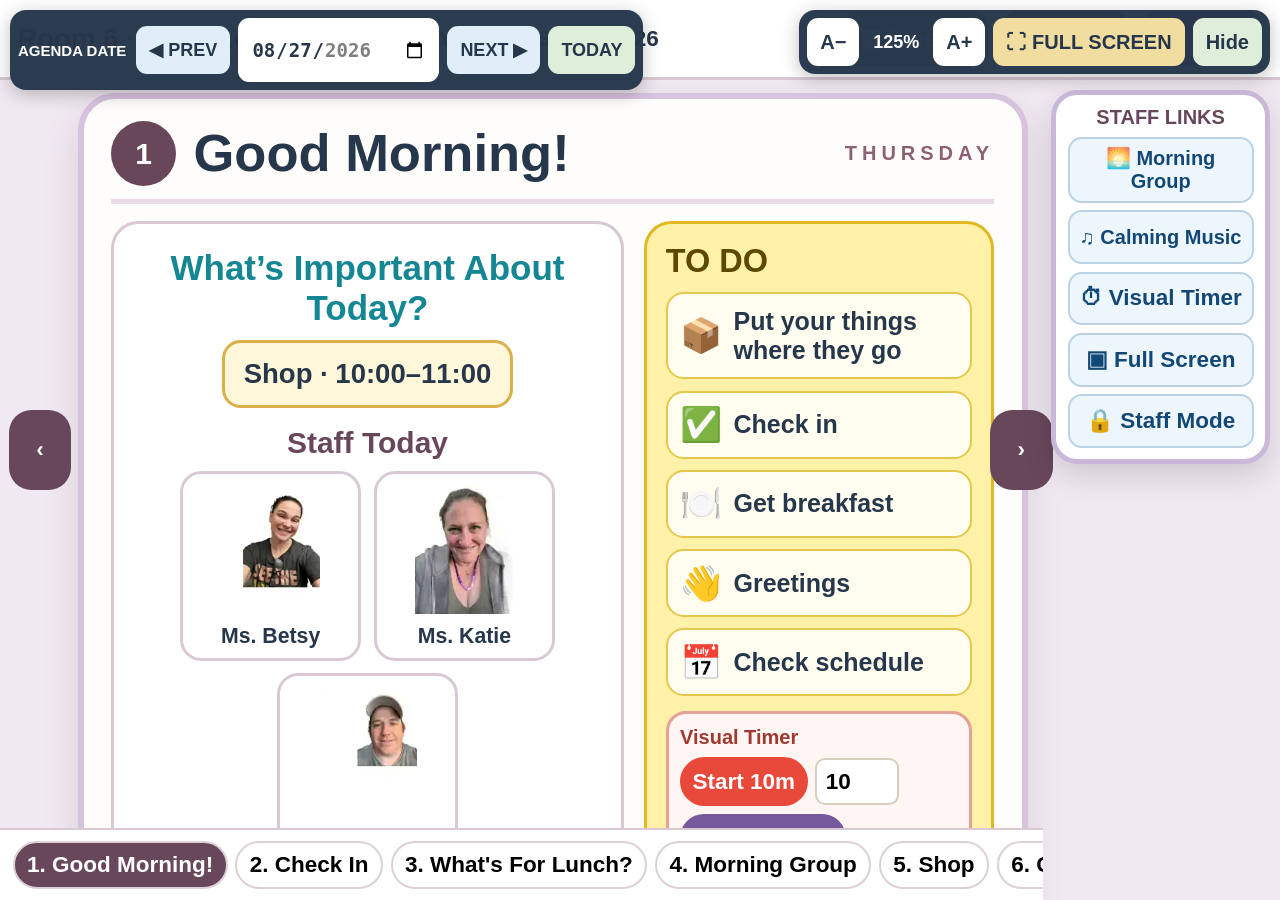
==== commit 8a7252fa: "Add date picker and load August-September agendas" ====
--- a/index.html
+++ b/index.html
@@ -5,71 +5,110 @@
 <meta name="viewport" content="width=device-width,initial-scale=1,maximum-scale=1,user-scalable=yes">
 <title>Room 6 Daily Agenda</title>
 <style>
-html,body{margin:0;width:100%;height:100%;overflow:hidden;background:#fffdfb;font-family:Arial,Helvetica,sans-serif}
+html,body{margin:0;width:100%;height:100%;overflow:hidden;background:#fffdfb;font-family:Arial,Helvetica,sans-serif;color:#26364b}
 #agendaFrame{position:fixed;inset:0;width:100%;height:100%;border:0;background:#fffdfb}
-#accessBar{position:fixed;top:10px;right:10px;z-index:999999;display:flex;gap:8px;align-items:center;padding:8px;background:rgba(38,54,75,.96);border-radius:16px;box-shadow:0 4px 18px rgba(0,0,0,.25)}
-#accessBar button{border:0;border-radius:11px;background:#fff;color:#26364b;font-weight:800;font-size:20px;min-width:52px;min-height:48px;padding:8px 14px;cursor:pointer}
+.controlBar{position:fixed;top:10px;z-index:999999;display:flex;gap:8px;align-items:center;padding:8px;background:rgba(38,54,75,.97);border-radius:16px;box-shadow:0 4px 18px rgba(0,0,0,.25)}
+#dateBar{left:10px}
+#accessBar{right:10px}
+.controlBar button,.controlBar input{border:0;border-radius:11px;background:#fff;color:#26364b;font-weight:900;font-size:18px;min-height:48px;padding:8px 13px;cursor:pointer}
+#dateBar .dayArrow{background:#dfeef8;min-width:92px}
+#dateBar input{font-size:19px;min-width:175px;color:#26364b}
+#todayBtn{background:#dfeeda}
+#accessBar button{font-size:20px;min-width:52px}
 #accessBar button.full{background:#f2dda0;min-width:150px}
-#zoomLabel{color:#fff;font-size:18px;font-weight:800;min-width:58px;text-align:center}
+#zoomLabel{color:#fff;font-size:18px;font-weight:900;min-width:58px;text-align:center}
 #hideBtn{background:#dfeeda!important}
-@media(max-width:900px){#accessBar{top:6px;right:6px;padding:6px;gap:5px}#accessBar button{font-size:17px;min-height:44px;padding:6px 10px}.full{min-width:120px!important}#zoomLabel{font-size:15px}}
+#dateCaption{color:#fff;font-size:15px;font-weight:900;white-space:nowrap;margin-right:2px}
+@media(max-width:1150px){#dateCaption{display:none}.controlBar{top:6px;padding:6px;gap:5px}.controlBar button,.controlBar input{font-size:15px;min-height:42px;padding:6px 8px}#dateBar .dayArrow{min-width:54px}#dateBar input{min-width:150px}.full{min-width:110px!important}#zoomLabel{font-size:15px}}
 </style>
 </head>
 <body>
-<iframe id="agendaFrame" src="agenda.html" title="Room 6 Daily Agenda"></iframe>
-<div id="accessBar" aria-label="Display controls">
-<button type="button" id="smaller" aria-label="Make agenda smaller">A−</button>
-<span id="zoomLabel">125%</span>
-<button type="button" id="larger" aria-label="Make agenda larger">A+</button>
-<button type="button" id="fullscreen" class="full">⛶ FULL SCREEN</button>
-<button type="button" id="hideBtn" aria-label="Hide display controls">Hide</button>
+<iframe id="agendaFrame" title="Room 6 Daily Agenda"></iframe>
+<div id="dateBar" class="controlBar" aria-label="Agenda date controls">
+ <span id="dateCaption">AGENDA DATE</span>
+ <button type="button" id="prevDay" class="dayArrow" aria-label="Previous weekday">◀ PREV</button>
+ <input type="date" id="datePicker" min="2026-08-24" max="2026-09-30" aria-label="Choose agenda date">
+ <button type="button" id="nextDay" class="dayArrow" aria-label="Next weekday">NEXT ▶</button>
+ <button type="button" id="todayBtn">TODAY</button>
+</div>
+<div id="accessBar" class="controlBar" aria-label="Display controls">
+ <button type="button" id="smaller" aria-label="Make agenda smaller">A−</button>
+ <span id="zoomLabel">125%</span>
+ <button type="button" id="larger" aria-label="Make agenda larger">A+</button>
+ <button type="button" id="fullscreen" class="full">⛶ FULL SCREEN</button>
+ <button type="button" id="hideBtn" aria-label="Hide controls">Hide</button>
 </div>
 <script>
 (function(){
  const frame=document.getElementById('agendaFrame');
- const bar=document.getElementById('accessBar');
+ const accessBar=document.getElementById('accessBar');
+ const dateBar=document.getElementById('dateBar');
+ const picker=document.getElementById('datePicker');
  const label=document.getElementById('zoomLabel');
+ const MIN='2026-08-24',MAX='2026-09-30',FALLBACK='2026-08-27';
  let zoom=parseFloat(localStorage.getItem('room6-display-zoom')||'1.25');
  zoom=Math.max(1,Math.min(1.6,zoom));
+ function isoLocal(d){const y=d.getFullYear(),m=String(d.getMonth()+1).padStart(2,'0'),day=String(d.getDate()).padStart(2,'0');return `${y}-${m}-${day}`;}
+ function inRange(v){return /^2026-(08|09)-\d{2}$/.test(v)&&v>=MIN&&v<=MAX;}
+ const todayISO=isoLocal(new Date());
+ let selected=inRange(todayISO)?todayISO:(inRange(localStorage.getItem('room6-selected-date')||'')?localStorage.getItem('room6-selected-date'):FALLBACK);
+ function loadDate(v){
+   if(!inRange(v))return;
+   selected=v;picker.value=v;localStorage.setItem('room6-selected-date',v);
+   frame.src='agenda2.html?date='+encodeURIComponent(v);
+ }
+ function stepWeekday(delta){
+   const d=new Date(selected+'T12:00:00');
+   do{d.setDate(d.getDate()+delta);}while(d.getDay()===0||d.getDay()===6);
+   const v=isoLocal(d);if(inRange(v))loadDate(v);
+ }
  function applyZoom(){
    label.textContent=Math.round(zoom*100)+'%';
    localStorage.setItem('room6-display-zoom',String(zoom));
    try{
-     const d=frame.contentDocument;
-     if(!d)return;
-     d.documentElement.style.zoom=String(zoom);
-     d.body.style.margin='0';
-     d.body.style.minHeight='100vh';
+     const d=frame.contentDocument;if(!d)return;
+     d.documentElement.style.zoom=String(zoom);d.body.style.margin='0';d.body.style.minHeight='100vh';
      let s=d.getElementById('room6-accessibility-style');
-     if(!s){
-       s=d.createElement('style');
-       s.id='room6-accessibility-style';
-       s.textContent='button,input,select,textarea{font-size:max(18px,1em)!important} .btn,.button{min-height:48px!important}';
-       d.head.appendChild(s);
-     }
+     if(!s){s=d.createElement('style');s.id='room6-accessibility-style';s.textContent='button,input,select,textarea{font-size:max(18px,1em)!important}.btn,.button{min-height:48px!important}';d.head.appendChild(s);}
    }catch(e){}
  }
- frame.addEventListener('load',()=>setTimeout(applyZoom,60));
+ function addAgendaFixes(){
+   try{
+     const d=frame.contentDocument;if(!d)return;
+     let style=d.getElementById('room6-agenda-fixes');
+     if(!style){style=d.createElement('style');style.id='room6-agenda-fixes';style.textContent='.slide:not([data-id="morning"]):not([data-id="station1"]):not([data-id="station2"]):not([data-id="enrich"]) .participation{display:none!important}#timerClose{position:fixed!important;top:18px!important;left:18px!important;z-index:99999!important;min-width:190px!important;min-height:58px!important;padding:0 18px!important;border:4px solid #e8493a!important;border-radius:15px!important;background:#fff!important;color:#2f2d2e!important;font-size:20px!important;font-weight:900!important;box-shadow:0 8px 24px rgba(0,0,0,.35)!important}.timerOverlay{overflow-y:auto!important}';d.head.appendChild(style);}
+     const overlay=d.getElementById('timerOverlay'),close=d.getElementById('timerClose');
+     if(close){close.textContent='✕ CLOSE TIMER';if(!close.dataset.room6CloseFix){close.dataset.room6CloseFix='1';close.addEventListener('click',()=>overlay&&overlay.classList.remove('open'));}}
+   }catch(e){}
+ }
+ function addNoSchoolQuickRecord(){
+   try{
+     const d=frame.contentDocument;if(!d)return;
+     const dock=d.querySelector('.dockStaff'),noSchoolCheck=d.getElementById('noSchool'),reasonInput=d.getElementById('noSchoolReason'),screen=d.getElementById('noSchoolScreen');
+     if(!dock||!noSchoolCheck||!reasonInput)return;
+     let style=d.getElementById('room6-noschool-style');
+     if(!style){style=d.createElement('style');style.id='room6-noschool-style';style.textContent='.impactBtn.noSchoolQuick{border-color:#245da6}.impactBtn.noSchoolQuick.active{background:#dfeeff;border-color:#245da6;color:#183f70}';d.head.appendChild(style);}
+     let btn=d.getElementById('quickNoSchoolRecord');
+     function updateButton(){const active=!!(screen&&screen.classList.contains('show'))||noSchoolCheck.checked;btn.classList.toggle('active',active);btn.textContent=active?'✓ No School Recorded':'❄ No School';}
+     if(!btn){btn=d.createElement('button');btn.id='quickNoSchoolRecord';btn.className='impactBtn noSchoolQuick';dock.appendChild(btn);btn.onclick=function(){const isActive=!!(screen&&screen.classList.contains('show'))||noSchoolCheck.checked;if(isActive){noSchoolCheck.checked=false;noSchoolCheck.dispatchEvent(new Event('change',{bubbles:true}));setTimeout(updateButton,30);return;}const reason=window.prompt('Reason for no school (optional):',reasonInput.value||'Snow day');if(reason===null)return;reasonInput.value=(reason||'School Closed').trim();reasonInput.dispatchEvent(new Event('change',{bubbles:true}));noSchoolCheck.checked=true;noSchoolCheck.dispatchEvent(new Event('change',{bubbles:true}));setTimeout(updateButton,30);};}
+     noSchoolCheck.addEventListener('change',()=>setTimeout(updateButton,30));if(screen)new MutationObserver(updateButton).observe(screen,{attributes:true,attributeFilter:['class']});updateButton();
+   }catch(e){}
+ }
+ frame.addEventListener('load',()=>{setTimeout(applyZoom,60);setTimeout(addAgendaFixes,90);setTimeout(addNoSchoolQuickRecord,130);});
+ picker.onchange=()=>loadDate(picker.value);
+ document.getElementById('prevDay').onclick=()=>stepWeekday(-1);
+ document.getElementById('nextDay').onclick=()=>stepWeekday(1);
+ document.getElementById('todayBtn').onclick=()=>{if(inRange(todayISO))loadDate(todayISO);else loadDate(FALLBACK);};
  document.getElementById('larger').onclick=()=>{zoom=Math.min(1.6,Math.round((zoom+.1)*10)/10);applyZoom();};
  document.getElementById('smaller').onclick=()=>{zoom=Math.max(1,Math.round((zoom-.1)*10)/10);applyZoom();};
- document.getElementById('fullscreen').onclick=async()=>{
-   try{
-     if(!document.fullscreenElement){await document.documentElement.requestFullscreen();}
-     else{await document.exitFullscreen();}
-   }catch(e){}
+ document.getElementById('fullscreen').onclick=async()=>{try{if(!document.fullscreenElement)await document.documentElement.requestFullscreen();else await document.exitFullscreen();}catch(e){}};
+ document.addEventListener('fullscreenchange',()=>{document.getElementById('fullscreen').textContent=document.fullscreenElement?'↙ EXIT FULL SCREEN':'⛶ FULL SCREEN';});
+ document.getElementById('hideBtn').onclick=()=>{
+   accessBar.style.display='none';dateBar.style.display='none';
+   const show=document.createElement('button');show.id='showControls';show.textContent='Aa';show.title='Show display and date controls';show.style.cssText='position:fixed;top:10px;right:10px;z-index:999999;border:0;border-radius:12px;background:#26364b;color:white;font-weight:900;font-size:22px;width:54px;height:48px;box-shadow:0 4px 14px rgba(0,0,0,.25);cursor:pointer';show.onclick=()=>{show.remove();accessBar.style.display='flex';dateBar.style.display='flex';};document.body.appendChild(show);
  };
- document.addEventListener('fullscreenchange',()=>{
-   document.getElementById('fullscreen').textContent=document.fullscreenElement?'↙ EXIT FULL SCREEN':'⛶ FULL SCREEN';
- });
- document.getElementById('hideBtn').onclick=()=>{
-   bar.style.display='none';
-   const show=document.createElement('button');
-   show.id='showControls';show.textContent='Aa';show.title='Show display controls';
-   show.style.cssText='position:fixed;top:10px;right:10px;z-index:999999;border:0;border-radius:12px;background:#26364b;color:white;font-weight:800;font-size:22px;width:54px;height:48px;box-shadow:0 4px 14px rgba(0,0,0,.25);cursor:pointer';
-   show.onclick=()=>{show.remove();bar.style.display='flex';};
-   document.body.appendChild(show);
- };
+ loadDate(selected);
 })();
 </script>
 </body>
-</html>+</html>
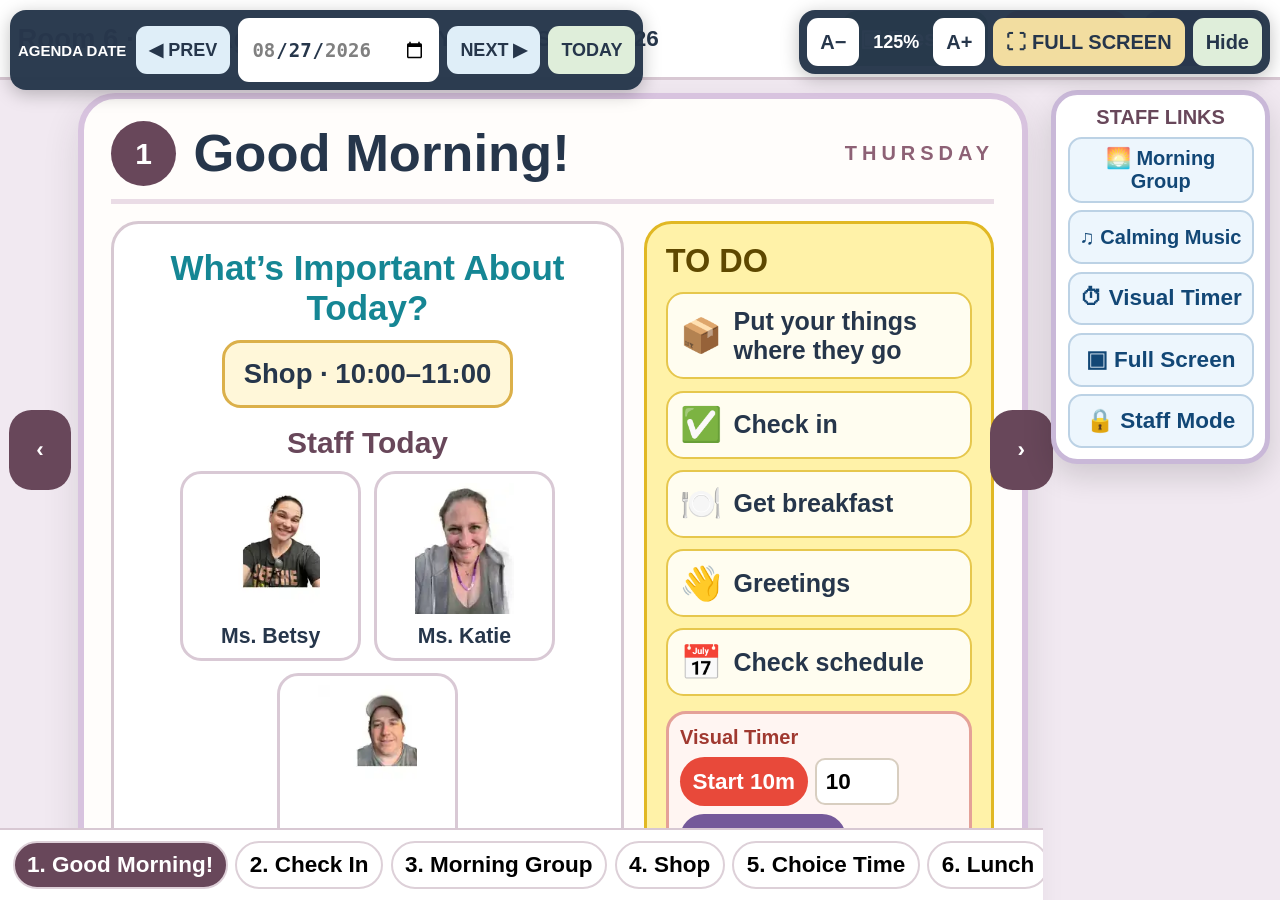
==== commit f2170db6: "Show date controls for remaining August only" ====
--- a/index.html
+++ b/index.html
@@ -27,7 +27,7 @@
 <div id="dateBar" class="controlBar" aria-label="Agenda date controls">
  <span id="dateCaption">AGENDA DATE</span>
  <button type="button" id="prevDay" class="dayArrow" aria-label="Previous weekday">◀ PREV</button>
- <input type="date" id="datePicker" min="2026-08-24" max="2026-09-30" aria-label="Choose agenda date">
+ <input type="date" id="datePicker" min="2026-08-27" max="2026-08-31" aria-label="Choose agenda date">
  <button type="button" id="nextDay" class="dayArrow" aria-label="Next weekday">NEXT ▶</button>
  <button type="button" id="todayBtn">TODAY</button>
 </div>
@@ -45,11 +45,11 @@
  const dateBar=document.getElementById('dateBar');
  const picker=document.getElementById('datePicker');
  const label=document.getElementById('zoomLabel');
- const MIN='2026-08-24',MAX='2026-09-30',FALLBACK='2026-08-27';
+ const MIN='2026-08-27',MAX='2026-08-31',FALLBACK='2026-08-27';
  let zoom=parseFloat(localStorage.getItem('room6-display-zoom')||'1.25');
  zoom=Math.max(1,Math.min(1.6,zoom));
  function isoLocal(d){const y=d.getFullYear(),m=String(d.getMonth()+1).padStart(2,'0'),day=String(d.getDate()).padStart(2,'0');return `${y}-${m}-${day}`;}
- function inRange(v){return /^2026-(08|09)-\d{2}$/.test(v)&&v>=MIN&&v<=MAX;}
+ function inRange(v){return /^2026-08-\d{2}$/.test(v)&&v>=MIN&&v<=MAX;}
  const todayISO=isoLocal(new Date());
  let selected=inRange(todayISO)?todayISO:(inRange(localStorage.getItem('room6-selected-date')||'')?localStorage.getItem('room6-selected-date'):FALLBACK);
  function loadDate(v){
